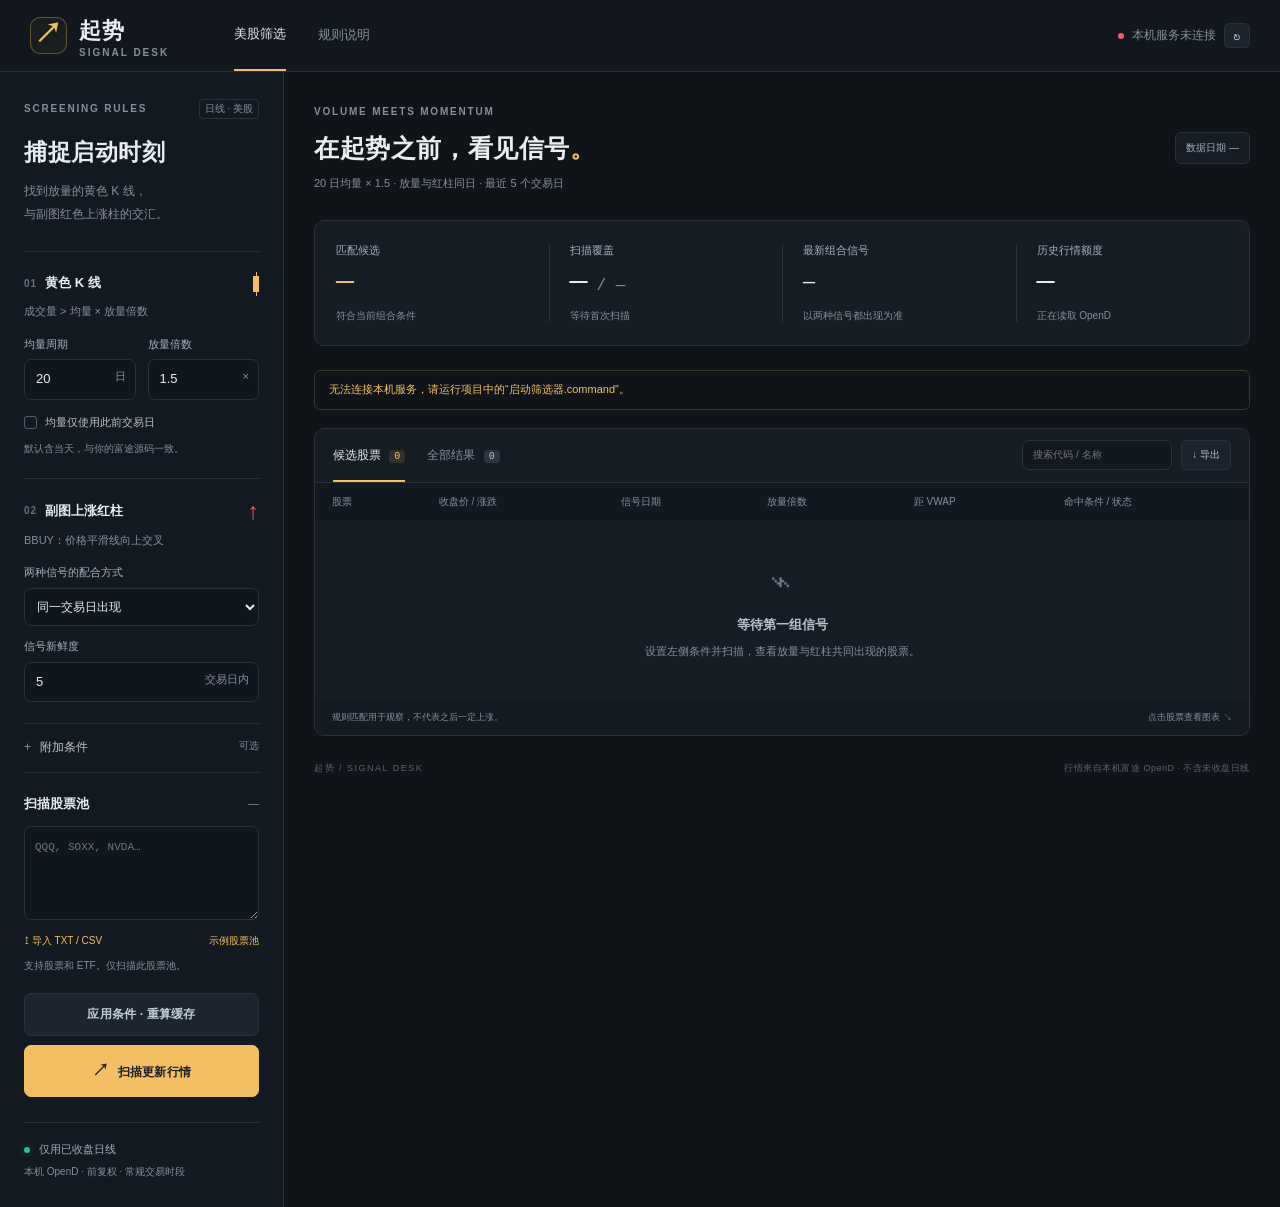
==== static/index.html @ b77509e4 "Deliver local stock screener UI with verified real data" ====
<!doctype html>
<html lang="zh-CN">
<head><meta charset="utf-8"><meta name="viewport" content="width=device-width,initial-scale=1"><meta name="theme-color" content="#101419"><title>起势 · 美股信号筛选</title><link rel="icon" href="data:image/svg+xml,%3Csvg xmlns='http://www.w3.org/2000/svg' viewBox='0 0 40 40'%3E%3Crect width='40' height='40' rx='10' fill='%23101419'/%3E%3Cpath d='M8 28 17 19 23 23 32 10' stroke='%23f3bf62' stroke-width='4' fill='none'/%3E%3C/svg%3E"><link rel="stylesheet" href="/static/style.css"><script src="/static/chart.js" defer></script><script src="/static/app.js" defer></script></head>
<body>
<header class="topbar"><a class="brand" href="/"><span class="brand-icon">↗</span><span>起势 <small>SIGNAL DESK</small></span></a><nav><span class="nav-active">美股筛选</span><button id="helpBtn" class="nav-button">规则说明</button></nav><div class="connection"><span id="connectionDot" class="dot"></span><span id="connectionText">检查 OpenD…</span><button id="connectBtn" class="icon-button" title="重新检查 OpenD">↻</button></div></header>
<div class="shell">
<aside class="sidebar">
<div class="section-heading"><span class="eyebrow">SCREENING RULES</span><span class="tiny-tag">日线 · 美股</span></div>
<h1>捕捉启动时刻</h1><p class="subtle intro">找到放量的黄色 K 线，<br>与副图红色上涨柱的交汇。</p>
<form id="ruleForm">
<section class="rule-section"><h2><span class="number">01</span> 黄色 K 线 <span class="yellow-mark"></span></h2><p class="field-note">成交量 &gt; 均量 × 放量倍数</p><div class="input-pair"><label>均量周期 <div class="input-unit"><input id="volume_n" type="number" min="2" max="120" value="20" required><span>日</span></div></label><label>放量倍数 <div class="input-unit"><input id="volume_mult" type="number" min="1.01" max="50" step="0.01" value="1.5" required><span>×</span></div></label></div><label class="check"><input id="previous_volume" type="checkbox"><span>均量仅使用此前交易日</span></label><p class="micro">默认含当天，与你的富途源码一致。</p></section>
<section class="rule-section"><h2><span class="number">02</span> 副图上涨红柱 <span class="red-mark">↑</span></h2><p class="field-note">BBUY：价格平滑线向上交叉</p><label class="block-label">两种信号的配合方式<select id="pair_gap"><option value="0">同一交易日出现</option><option value="1">前后 1 个交易日</option><option value="2">前后 2 个交易日</option><option value="3">前后 3 个交易日</option><option value="5">前后 5 个交易日</option></select></label><label class="block-label">信号新鲜度<div class="input-unit"><input id="lookback" type="number" min="1" max="60" value="5" required><span>交易日内</span></div></label></section>
<details class="extra-rules"><summary>附加条件 <span>可选</span></summary><label class="check"><input id="bullish_only" type="checkbox"><span>黄色 K 线同时为阳线</span></label><label class="check"><input id="require_vwap" type="checkbox"><span>放量上穿 VWAP 中线</span></label><label class="check"><input id="require_rising" type="checkbox"><span>绿色阶梯柱上升</span></label><label class="check"><input id="require_macd" type="checkbox"><span>MACD 柱为正</span></label><label class="check"><input id="require_bottom" type="checkbox"><span>近 5 日出现底背离</span></label><div class="input-pair"><label>VWAP 周期<input id="vwap_n" type="number" min="2" max="120" value="30" required></label><label>通道倍数<input id="sigma" type="number" min="0.1" max="5" step="0.1" value="1.5" required></label></div></details>
<section class="pool-section"><div class="heading-row"><h2>扫描股票池</h2><span id="poolCount" class="muted">—</span></div><textarea id="symbols" aria-label="美股股票代码" spellcheck="false" placeholder="QQQ, SOXX, NVDA…"></textarea><div class="pool-actions"><button type="button" id="importBtn" class="text-button">↥ 导入 TXT / CSV</button><button type="button" id="defaultBtn" class="text-button">示例股票池</button></div><input id="importFile" type="file" accept=".txt,.csv" hidden><p class="micro">支持股票和 ETF。仅扫描此股票池。</p></section>
<button id="applyBtn" class="button secondary" type="submit">应用条件 · 重算缓存</button><button id="scanBtn" class="button primary" type="button"><span>↗</span> 扫描更新行情</button><button id="cancelBtn" class="button danger" type="button" hidden>取消剩余扫描</button>
</form>
<div class="sidebar-footer"><span class="dot green"></span> 仅用已收盘日线 <p>本机 OpenD · 前复权 · 常规交易时段</p></div>
</aside>
<main>
<div class="page-heading"><div><div class="eyebrow">VOLUME MEETS MOMENTUM</div><h2>在起势之前，看见信号<span class="accent">。</span></h2><p id="ruleDescription" class="subtle">20 日均量 × 1.5 · 放量与红柱同日 · 最近 5 个交易日</p></div><span id="dataDate" class="date-chip">数据日期 —</span></div>
<section class="metrics" aria-label="扫描概况"><div><span class="metric-label">匹配候选</span><strong id="matchCount">—</strong><small>符合当前组合条件</small></div><div><span class="metric-label">扫描覆盖</span><strong id="coverage">—<em> / —</em></strong><small id="coverageNote">等待首次扫描</small></div><div><span class="metric-label">最新组合信号</span><strong id="latestSignal" class="metric-date">—</strong><small>以两种信号都出现为准</small></div><div><span class="metric-label">历史行情额度</span><strong id="quota">—</strong><small id="quotaNote">正在读取 OpenD</small></div></section>
<div id="progressBox" class="progress-box" hidden><div><span id="progressText">扫描中…</span><span id="progressPercent">0%</span></div><progress id="progressBar" value="0" max="100"></progress><p>行情按顺序获取，可继续查看已经完成的股票。</p></div>
<div id="statusNotice" class="notice" hidden></div>
<section class="results-panel"><div class="panel-heading"><div class="tabs"><button id="candidatesTab" class="tab active">候选股票 <span id="candidateBadge">0</span></button><button id="allTab" class="tab">全部结果 <span id="allBadge">0</span></button></div><div class="result-actions"><input id="search" type="search" aria-label="搜索股票" placeholder="搜索代码 / 名称"><button id="exportBtn" class="small-button">↓ 导出</button></div></div><div class="table-scroll"><table><thead><tr><th>股票</th><th>收盘价 / 涨跌</th><th>信号日期</th><th>放量倍数</th><th>距 VWAP</th><th>命中条件 / 状态</th></tr></thead><tbody id="resultRows"></tbody></table></div><div id="emptyState" class="empty-state"><span class="empty-icon">⌁</span><h3>等待第一组信号</h3><p>设置左侧条件并扫描，查看放量与红柱共同出现的股票。</p></div><div class="table-footer"><span id="resultFootnote">规则匹配用于观察，不代表之后一定上涨。</span><span>点击股票查看图表 ↘</span></div></section>
<section id="detailPanel" class="detail-panel" hidden><div class="detail-heading"><div class="stock-heading"><span id="stockSymbol">QQQ</span><span id="stockName" class="subtle"></span><span id="stockPrice"></span><span id="stockChange"></span></div><div class="chart-tools"><label class="check compact"><input id="showKdj" type="checkbox">KDJ</label><button id="zoomOut" class="icon-button" title="缩小">−</button><button id="zoomIn" class="icon-button" title="放大">+</button><button id="chartReset" class="small-button">最新 100 日</button></div></div><div class="chart-meta"><span class="legend-item"><i class="legend-yellow"></i>放量 K 线</span><span class="legend-item"><i class="legend-red"></i>BBUY 红柱 ↑</span><span class="legend-item"><i class="legend-blue"></i>VWAP 通道</span><span id="chartDataInfo" class="muted"></span></div><div id="chartNotice" class="chart-notice" hidden></div><div class="chart-container"><canvas id="chart" aria-label="日线价格、成交量、自定义指标、MACD 和 KDJ 图表"></canvas><div id="chartTooltip" class="chart-tooltip" hidden></div></div><div class="chart-help"><span>拖动查看历史 · 按住 Ctrl 滚轮缩放</span><span>涨为红，跌为绿；黄色表示放量</span></div><div class="signal-history"><div class="heading-row"><h3>历史组合信号</h3><span class="micro">已发生的放量 + 红柱配合</span></div><div id="signalHistory" class="history-list"></div></div></section>
<footer class="main-footer"><span>起势 / SIGNAL DESK</span><span>行情来自本机富途 OpenD · 不含未收盘日线</span></footer>
</main>
</div>
<dialog id="helpDialog"><div class="dialog-heading"><h2>你的指标，如何筛选</h2><button id="closeHelp" class="icon-button">×</button></div><p><b class="accent">黄色 K 线</b>：成交量严格大于均量 × 倍数。默认与源码一致，均量包含当天；可改为此前交易日。</p><p><b class="up">副图红柱</b>：BBUY = CROSS(EMA((C+L+H)/3, 6), EMA(EMA((C+L+H)/3, 6), 5))。红柱是交叉事件，不是 MACD 的红色正柱。</p><p><b>同日配合</b>：当天同时放量且出现 BBUY。<b>附近配合</b>：两者相距不超过设置的交易日数，信号日期为两者都已发生的那一天。</p><p>最新日线使用纽约交易日历判断，考虑夏令时、节假日与提前收盘。通道为滚动 VWAP ± 成交量加权标准差。</p><p>底部粉色柱是价格衍生指标，没有使用实际资金流数据。长周期趋势不足 330 根时会注明历史不足；核心放量红柱筛选仍可使用。</p><p class="micro">指标递推初值与历史长度可能影响与富途数值的逐项一致性。导出的参数和日期可用于核对。</p><a href="/api/export?matched=0" class="text-button">下载全部结果与规则参数 →</a></dialog>
<div id="toast" role="status" class="toast" hidden></div>
</body></html>
---- static/style.css ----
@charset "UTF-8";
:root{color-scheme:dark;--bg:#101419;--panel:#161c23;--edge:#29313b;--text:#e8edf2;--muted:#84909e;--gold:#f3bf62;--red:#f75868;--green:#28bd96;--blue:#5c9bff;--input:#10161d}*{box-sizing:border-box}body{margin:0;background:var(--bg);color:var(--text);font-family:-apple-system,BlinkMacSystemFont,"Segoe UI","PingFang SC",sans-serif;font-size:13px;line-height:1.6}button,input,select,textarea{font:inherit}button,a,input,select,summary{ -webkit-tap-highlight-color:transparent}button{cursor:pointer}button:disabled{opacity:.45;cursor:wait}a{color:inherit;text-decoration:none}input,textarea,select{background:var(--input);border:1px solid var(--edge);border-radius:7px;color:var(--text);outline:none}input:focus,textarea:focus,select:focus{border-color:var(--gold);box-shadow:0 0 0 2px #f3bf6214}button:focus-visible,a:focus-visible,summary:focus-visible{outline:2px solid var(--gold);outline-offset:3px}[hidden]{display:none!important}.topbar{height:72px;border-bottom:1px solid var(--edge);display:flex;align-items:center;padding:0 30px;gap:65px;background:#12171d}.brand{display:flex;align-items:center;gap:12px;font-size:22px;letter-spacing:1px;font-weight:650}.brand-icon{color:var(--gold);border:1px solid #f3bf6255;border-radius:10px;width:37px;height:37px;text-align:center;font-size:28px;line-height:32px;background:#f3bf6209}.brand small{font-size:10px;letter-spacing:2px;display:block;color:var(--muted);line-height:1}nav{display:flex;gap:32px;align-items:center;height:100%;color:var(--muted)}.nav-active{color:var(--text);height:100%;display:flex;align-items:center;border-bottom:2px solid var(--gold)}.nav-button{border:0;background:none;color:var(--muted);padding:0}.connection{margin-left:auto;display:flex;align-items:center;gap:8px;font-size:12px;color:var(--muted)}.dot{width:6px;height:6px;border-radius:100%;display:inline-block;background:var(--gold);flex-shrink:0}.dot.green{background:var(--green);box-shadow:0 0 0 4px #28bd960b}.dot.error{background:var(--red)}.shell{display:grid;grid-template-columns:284px minmax(0,1fr)}.sidebar{background:#131920;border-right:1px solid var(--edge);padding:27px 24px;align-self:stretch}.section-heading,.heading-row{display:flex;align-items:center;justify-content:space-between}.eyebrow{font-size:10px;color:var(--muted);letter-spacing:1.8px;font-weight:600}.tiny-tag{border:1px solid var(--edge);padding:1px 5px;color:var(--muted);font-size:10px;border-radius:4px}h1{font-size:23px;margin:15px 0 9px;letter-spacing:.5px}h2{margin:0;font-weight:600}h3{font-size:14px;margin:0}.subtle{color:var(--muted)}.intro{font-size:12px;line-height:1.9;margin:0 0 26px}.rule-section{border-top:1px solid var(--edge);padding:21px 0}.rule-section h2,.pool-section h2{font-size:13px;display:flex;align-items:center;gap:8px}.number{font-size:10px;color:#657080;font-variant-numeric:tabular-nums;letter-spacing:1px}.yellow-mark{width:6px;height:16px;background:var(--gold);margin-left:auto;position:relative}.yellow-mark:after{content:"";position:absolute;top:-4px;bottom:-4px;left:3px;width:1px;background:var(--gold)}.red-mark{font-size:23px;color:var(--red);margin-left:auto;line-height:1}.field-note{font-size:11px;color:var(--muted);margin:9px 0 15px}.input-pair{display:grid;grid-template-columns:1fr 1fr;gap:12px}.input-pair label,.block-label{font-size:11px;color:#a8b1bd}.input-pair input{width:100%;padding:9px;margin-top:6px}.input-unit{position:relative;margin-top:6px}.input-unit input{width:100%;padding:9px 40px 9px 11px;margin:0;font-size:13px;font-variant-numeric:tabular-nums}.input-unit span{position:absolute;right:10px;top:9px;color:var(--muted);font-size:11px;pointer-events:none}.check{display:flex;align-items:center;gap:8px;color:#bbc3cc;font-size:11px;margin-top:14px;cursor:pointer}.check input{appearance:none;width:13px;height:13px;border:1px solid #55606b;background:transparent;margin:0;border-radius:3px;display:grid;place-content:center}.check input:checked{background:var(--gold);border-color:var(--gold)}.check input:checked:after{content:"✓";font-size:11px;color:#171b21;font-weight:bold}.micro{font-size:10px;color:var(--muted);line-height:1.7;margin:8px 0 0}.block-label{display:block;margin-top:12px}.block-label select{display:block;width:100%;padding:10px 8px;margin-top:6px;font-size:12px}.extra-rules{border-top:1px solid var(--edge);border-bottom:1px solid var(--edge);padding:14px 0}.extra-rules summary{cursor:pointer;color:#bdc5ce;font-size:12px;list-style:none}.extra-rules summary:before{content:"+";margin-right:9px;color:var(--muted)}.extra-rules[open] summary:before{content:"−"}.extra-rules summary span{float:right;font-size:10px;color:var(--muted)}.extra-rules .input-pair{margin:14px 0 0}.pool-section{padding:21px 0 19px}.muted{color:var(--muted);font-size:11px}textarea{width:100%;resize:vertical;min-height:94px;font-family:ui-monospace,SFMono-Regular,Menlo,monospace;font-size:11px;line-height:1.9;padding:10px;margin-top:12px;word-break:break-word}.pool-actions{display:flex;justify-content:space-between;margin-top:6px}.text-button{border:0;background:none;color:var(--gold);font-size:10px;padding:0}.button{width:100%;border:1px solid var(--edge);border-radius:7px;padding:11px;font-size:12px;font-weight:600;letter-spacing:.2px}.primary{background:var(--gold);color:#1c2127;border-color:var(--gold);margin-top:9px}.primary span{font-size:17px;margin-right:5px}.primary:hover{background:#ffd58a}.secondary{background:#1c252f;color:#c2ccd8}.secondary:hover{border-color:#66717e}.danger{color:var(--red);background:#f7586810;margin-top:9px;border-color:#f7586840}.sidebar-footer{border-top:1px solid var(--edge);margin-top:25px;padding-top:18px;color:#a0adbb;font-size:11px}.sidebar-footer .dot{margin-right:6px}.sidebar-footer p{font-size:10px;color:var(--muted);margin:6px 0 0}main{padding:32px 30px;min-width:0}.page-heading{display:flex;align-items:center;justify-content:space-between;gap:15px;margin-bottom:27px}.page-heading h2{font-size:25px;margin:8px 0 7px;letter-spacing:.6px}.page-heading p{font-size:11px;margin:0}.accent{color:var(--gold)}.date-chip{white-space:nowrap;font-size:10px;color:#a2adba;border:1px solid var(--edge);padding:7px 10px;border-radius:6px;background:#161c23}.metrics{display:grid;grid-template-columns:repeat(4,1fr);border:1px solid var(--edge);border-radius:10px;background:var(--panel);margin-bottom:24px}.metrics>div{padding:19px 21px;position:relative}.metrics>div+div:before{content:"";position:absolute;top:23px;bottom:23px;left:0;width:1px;background:var(--edge)}.metric-label{font-size:11px;color:#a4afbd}.metrics strong{display:block;font-size:30px;font-weight:500;font-family:ui-monospace,SFMono-Regular,Menlo,monospace;line-height:1.5;letter-spacing:-.6px}.metrics>div:first-child strong{color:var(--gold)}.metrics em{font-style:normal;font-size:16px;color:var(--muted);letter-spacing:0}.metrics small{color:var(--muted);font-size:10px}.metrics .metric-date{font-size:20px;padding:8px 0 7px;letter-spacing:-.5px}.panel-heading{display:flex;justify-content:space-between;align-items:center;border-bottom:1px solid var(--edge);padding:0 18px;gap:10px}.results-panel{border:1px solid var(--edge);border-radius:10px;background:var(--panel);overflow:hidden}.tabs{display:flex;gap:22px}.tab{background:none;border:0;border-bottom:2px solid transparent;color:var(--muted);padding:17px 0 15px;font-size:12px}.tab.active{border-bottom-color:var(--gold);color:var(--text)}.tab span{font-family:ui-monospace,SFMono-Regular,Menlo,monospace;font-size:10px;background:#2c3440;border-radius:4px;padding:1px 5px;margin-left:5px;color:#b3c0d0}.tab.active span{background:#f3bf6220;color:var(--gold)}.result-actions{display:flex;gap:9px}.result-actions input{width:150px;font-size:10px;padding:6px 10px;background:#121820}.small-button,.icon-button{border:1px solid var(--edge);border-radius:5px;color:#bbc5d2;background:#1b232c;font-size:10px;padding:5px 10px}.small-button:hover,.icon-button:hover{border-color:#5d6b7b}.icon-button{font-size:15px;line-height:1.3;padding:2px 8px}.table-scroll{overflow:auto;max-height:310px}table{width:100%;border-collapse:collapse;text-align:left;white-space:nowrap}th{font-size:10px;font-weight:400;color:var(--muted);padding:11px 17px;background:#121820;position:sticky;top:0;z-index:1}td{padding:12px 17px;border-bottom:1px solid #27303a88;font-size:11px;font-variant-numeric:tabular-nums}tbody tr{cursor:pointer}tbody tr:hover{background:#212a34}tbody tr.selected{background:#f3bf6209;box-shadow:inset 2px 0 var(--gold)}.ticker{font-size:13px;font-weight:600;letter-spacing:.3px}.company{font-size:9px;color:var(--muted);max-width:170px;overflow:hidden;text-overflow:ellipsis}.num{font-family:ui-monospace,SFMono-Regular,Menlo,monospace}.up{color:var(--red)}.down{color:var(--green)}.price-cell small{font-size:9px;margin-left:7px}.signal-pill{font-size:9px;padding:3px 6px;border-radius:4px;display:inline-block;border:1px solid #f3bf6230;color:var(--gold);background:#f3bf620a;margin-right:4px}.signal-pill.red{color:var(--red);border-color:#f7586830;background:#f758680a}.signal-note{font-size:10px;color:var(--muted);max-width:200px;overflow:hidden;text-overflow:ellipsis}.stale-tag{color:var(--gold);font-size:9px;margin-left:5px}.table-footer{display:flex;justify-content:space-between;padding:10px 17px;font-size:9px;color:var(--muted);background:#141a21}.empty-state{text-align:center;padding:35px 20px 40px}.empty-icon{display:inline-block;color:#65758b;font-size:39px;line-height:1.2;margin-bottom:12px}.empty-state h3{font-size:13px;color:#b6c2d0}.empty-state p{font-size:11px;color:var(--muted);margin:7px 0 0}.empty-state button{margin-top:12px}.progress-box{border:1px solid #f3bf6230;background:#f3bf6206;padding:12px 17px;border-radius:8px;margin:0 0 18px;font-size:11px}.progress-box>div{display:flex;justify-content:space-between}.progress-box p{font-size:10px;color:var(--muted);margin:5px 0 0}progress{width:100%;height:3px;appearance:none;margin-top:7px}progress::-webkit-progress-bar{background:#29303a;border-radius:3px}progress::-webkit-progress-value{background:var(--gold);border-radius:3px}.notice{margin:0 0 18px;font-size:11px;color:var(--gold);border:1px solid #f3bf6230;border-radius:6px;padding:10px 14px;word-break:break-word}.detail-panel{margin-top:23px;border:1px solid var(--edge);border-radius:10px;overflow:hidden;background:var(--panel)}.detail-heading{padding:17px 18px 12px;display:flex;justify-content:space-between;align-items:center;gap:12px}.stock-heading{display:flex;align-items:baseline;gap:10px;min-width:0}.stock-heading>#stockSymbol{font-size:18px;font-weight:600}.stock-heading>#stockName{font-size:10px;max-width:180px;text-overflow:ellipsis;white-space:nowrap;overflow:hidden}.stock-heading>#stockPrice{font-family:ui-monospace,SFMono-Regular,Menlo,monospace;font-size:17px}.stock-heading>#stockChange{font-size:11px}.chart-tools{display:flex;align-items:center;gap:6px;flex-shrink:0}.compact{margin:0 8px 0 0;font-size:10px}.chart-meta{padding:0 18px 12px;display:flex;gap:14px;align-items:center;flex-wrap:wrap;border-bottom:1px solid var(--edge)}.legend-item{font-size:9px;color:var(--muted);display:flex;align-items:center;gap:6px}.legend-item i{width:6px;height:6px;border-radius:1px}.legend-yellow{background:var(--gold)}.legend-red{background:var(--red)}.legend-blue{background:var(--blue)}.chart-meta>.muted{margin-left:auto;font-size:9px}.chart-container{position:relative;padding:0 9px;overflow:hidden;background:#121820}#chart{display:block;width:100%;height:680px;touch-action:pan-y;cursor:crosshair}.chart-tooltip{position:absolute;z-index:2;top:15px;left:20px;pointer-events:none;border:1px solid #465565;background:#161d27ed;color:#cfdae6;border-radius:6px;padding:9px 12px;font-family:ui-monospace,SFMono-Regular,Menlo,monospace;font-size:10px;line-height:1.8;box-shadow:0 7px 25px #0005;max-width:270px}.chart-help{padding:8px 18px;display:flex;justify-content:space-between;color:var(--muted);font-size:9px;border-top:1px solid var(--edge)}.chart-notice{padding:7px 18px;color:var(--gold);font-size:10px;background:#f3bf6208}.signal-history{padding:17px 18px 18px;border-top:1px solid var(--edge)}.signal-history h3{font-size:12px}.history-list{display:flex;gap:8px;overflow-x:auto;margin-top:11px;padding-bottom:4px}.history-card{flex-shrink:0;border:1px solid var(--edge);border-radius:6px;padding:8px 12px;background:#111820;color:#b6c2d0;text-align:left;font-size:10px;min-width:125px}.history-card:hover{border-color:var(--gold)}.history-card strong{font-weight:500;color:var(--gold);display:block;margin-bottom:2px;font-family:ui-monospace,SFMono-Regular,Menlo,monospace}.history-card small{display:block;color:var(--muted);font-size:9px}.main-footer{display:flex;justify-content:space-between;gap:15px;color:#566272;font-size:9px;letter-spacing:.5px;margin-top:25px}.main-footer>span:first-child{letter-spacing:1.5px}dialog{border:1px solid #465363;border-radius:12px;background:#171e27;color:var(--text);max-width:620px;width:90%;padding:25px 28px;font-size:12px;line-height:1.9}dialog::backdrop{background:#050a12aa;backdrop-filter:blur(4px)}.dialog-heading{display:flex;align-items:center;justify-content:space-between;margin-bottom:15px}.dialog-heading h2{font-size:18px}dialog p{color:#aebcca;margin:14px 0}dialog .text-button{font-size:11px}.toast{position:fixed;bottom:25px;left:50%;transform:translateX(-50%);max-width:85%;padding:11px 20px;background:#26323e;border:1px solid #5b6b7e;border-radius:8px;box-shadow:0 6px 28px #0005;font-size:12px;z-index:10}.toast.error{border-color:var(--red);color:#ffb9bf}@media(min-width:1600px){main{padding:35px 45px}.shell{grid-template-columns:300px minmax(0,1fr)}.sidebar{padding:30px 28px}}@media(max-width:1150px){main{padding:25px 20px}.shell{grid-template-columns:250px minmax(0,1fr)}.sidebar{padding:24px 18px}.page-heading h2{font-size:21px}.metrics>div{padding:14px 15px}.metrics strong{font-size:24px}.metrics .metric-date{font-size:16px}.date-chip{font-size:9px}.stock-heading>#stockName{display:none}.result-actions input{width:120px}.tabs{gap:16px}.panel-heading{padding:0 12px}.chart-meta{gap:10px}}@media(max-width:850px){.topbar{padding:0 18px;gap:28px;height:62px}.brand{font-size:18px}.connection{font-size:10px}nav{display:none}.shell{display:block}.sidebar{border-right:0;border-bottom:1px solid var(--edge);padding:22px}.intro{margin-bottom:12px}.sidebar form{display:grid;grid-template-columns:1fr 1fr;gap:0 24px}.rule-section{padding:15px 0}.extra-rules,.pool-section{grid-column:1/-1}.pool-section textarea{min-height:60px}.sidebar-footer{margin-top:15px}.primary{margin:0}.danger{grid-column:1/-1}.page-heading{align-items:flex-start}.metrics{grid-template-columns:repeat(2,1fr)}.metrics>div:nth-child(3){border-top:1px solid var(--edge)}.metrics>div:nth-child(4){border-top:1px solid var(--edge)}.metrics>div:nth-child(3):before{display:none}.page-heading h2{font-size:20px}.date-chip{margin-top:3px}.stock-heading{gap:8px}.detail-heading{flex-wrap:wrap}.chart-tools{margin-left:auto}.table-footer{gap:8px}.table-footer span:last-child{display:none}.result-actions input{width:100px}.main-footer{flex-direction:column;gap:4px}}@media(max-width:500px){main{padding:20px 12px}.page-heading{flex-direction:column;gap:9px;margin-bottom:20px}.metrics{margin-bottom:18px}.panel-heading{flex-direction:column;align-items:stretch;padding-bottom:10px}.result-actions{justify-content:space-between}.result-actions input{width:65%}.tabs{justify-content:space-between}.chart-meta>.muted{margin-left:0}.chart-help span:last-child{display:none}.stock-heading>#stockPrice{font-size:15px}.sidebar form{gap:0 16px}.topbar .brand small{font-size:8px}.connection{gap:5px}.metrics .metric-date{font-size:17px}}
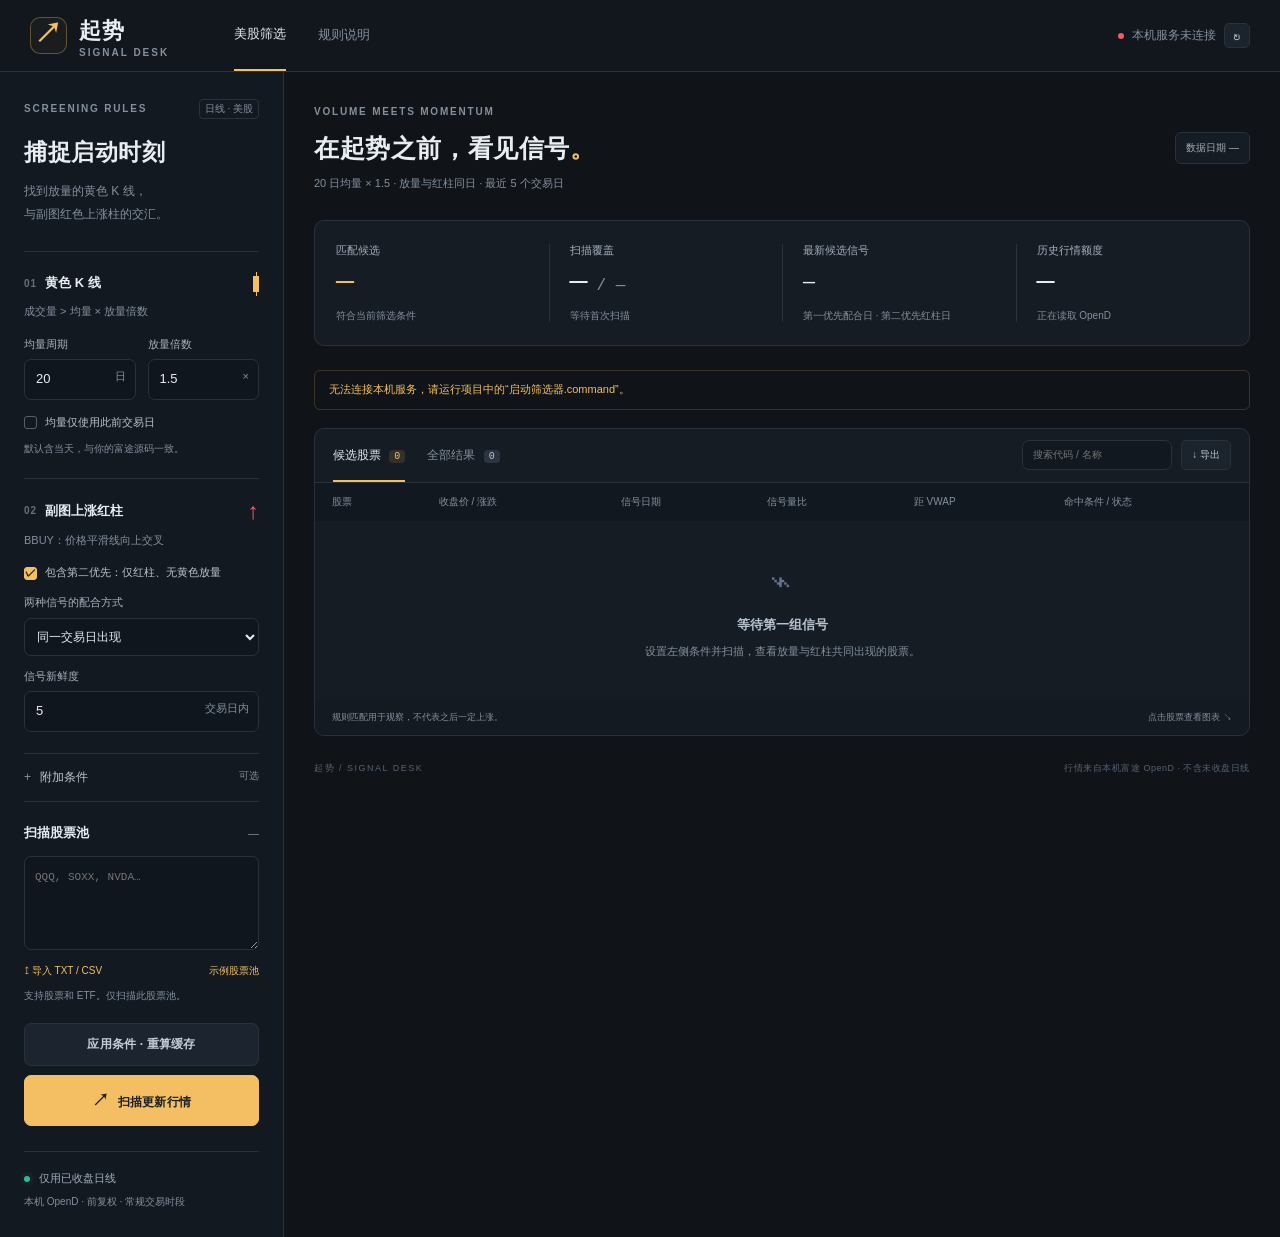
==== commit 9e1f3a50: "Add secondary BBUY-only candidate priority" ====
--- a/static/index.html
+++ b/static/index.html
@@ -9,7 +9,7 @@
 <h1>捕捉启动时刻</h1><p class="subtle intro">找到放量的黄色 K 线，<br>与副图红色上涨柱的交汇。</p>
 <form id="ruleForm">
 <section class="rule-section"><h2><span class="number">01</span> 黄色 K 线 <span class="yellow-mark"></span></h2><p class="field-note">成交量 &gt; 均量 × 放量倍数</p><div class="input-pair"><label>均量周期 <div class="input-unit"><input id="volume_n" type="number" min="2" max="120" value="20" required><span>日</span></div></label><label>放量倍数 <div class="input-unit"><input id="volume_mult" type="number" min="1.01" max="50" step="0.01" value="1.5" required><span>×</span></div></label></div><label class="check"><input id="previous_volume" type="checkbox"><span>均量仅使用此前交易日</span></label><p class="micro">默认含当天，与你的富途源码一致。</p></section>
-<section class="rule-section"><h2><span class="number">02</span> 副图上涨红柱 <span class="red-mark">↑</span></h2><p class="field-note">BBUY：价格平滑线向上交叉</p><label class="block-label">两种信号的配合方式<select id="pair_gap"><option value="0">同一交易日出现</option><option value="1">前后 1 个交易日</option><option value="2">前后 2 个交易日</option><option value="3">前后 3 个交易日</option><option value="5">前后 5 个交易日</option></select></label><label class="block-label">信号新鲜度<div class="input-unit"><input id="lookback" type="number" min="1" max="60" value="5" required><span>交易日内</span></div></label></section>
+<section class="rule-section"><h2><span class="number">02</span> 副图上涨红柱 <span class="red-mark">↑</span></h2><p class="field-note">BBUY：价格平滑线向上交叉</p><label class="check"><input id="include_secondary" type="checkbox" checked>包含第二优先：仅红柱、无黄色放量</label><label class="block-label">两种信号的配合方式<select id="pair_gap"><option value="0">同一交易日出现</option><option value="1">前后 1 个交易日</option><option value="2">前后 2 个交易日</option><option value="3">前后 3 个交易日</option><option value="5">前后 5 个交易日</option></select></label><label class="block-label">信号新鲜度<div class="input-unit"><input id="lookback" type="number" min="1" max="60" value="5" required><span>交易日内</span></div></label></section>
 <details class="extra-rules"><summary>附加条件 <span>可选</span></summary><label class="check"><input id="bullish_only" type="checkbox"><span>黄色 K 线同时为阳线</span></label><label class="check"><input id="require_vwap" type="checkbox"><span>放量上穿 VWAP 中线</span></label><label class="check"><input id="require_rising" type="checkbox"><span>绿色阶梯柱上升</span></label><label class="check"><input id="require_macd" type="checkbox"><span>MACD 柱为正</span></label><label class="check"><input id="require_bottom" type="checkbox"><span>近 5 日出现底背离</span></label><div class="input-pair"><label>VWAP 周期<input id="vwap_n" type="number" min="2" max="120" value="30" required></label><label>通道倍数<input id="sigma" type="number" min="0.1" max="5" step="0.1" value="1.5" required></label></div></details>
 <section class="pool-section"><div class="heading-row"><h2>扫描股票池</h2><span id="poolCount" class="muted">—</span></div><textarea id="symbols" aria-label="美股股票代码" spellcheck="false" placeholder="QQQ, SOXX, NVDA…"></textarea><div class="pool-actions"><button type="button" id="importBtn" class="text-button">↥ 导入 TXT / CSV</button><button type="button" id="defaultBtn" class="text-button">示例股票池</button></div><input id="importFile" type="file" accept=".txt,.csv" hidden><p class="micro">支持股票和 ETF。仅扫描此股票池。</p></section>
 <button id="applyBtn" class="button secondary" type="submit">应用条件 · 重算缓存</button><button id="scanBtn" class="button primary" type="button"><span>↗</span> 扫描更新行情</button><button id="cancelBtn" class="button danger" type="button" hidden>取消剩余扫描</button>
@@ -18,14 +18,14 @@
 </aside>
 <main>
 <div class="page-heading"><div><div class="eyebrow">VOLUME MEETS MOMENTUM</div><h2>在起势之前，看见信号<span class="accent">。</span></h2><p id="ruleDescription" class="subtle">20 日均量 × 1.5 · 放量与红柱同日 · 最近 5 个交易日</p></div><span id="dataDate" class="date-chip">数据日期 —</span></div>
-<section class="metrics" aria-label="扫描概况"><div><span class="metric-label">匹配候选</span><strong id="matchCount">—</strong><small>符合当前组合条件</small></div><div><span class="metric-label">扫描覆盖</span><strong id="coverage">—<em> / —</em></strong><small id="coverageNote">等待首次扫描</small></div><div><span class="metric-label">最新组合信号</span><strong id="latestSignal" class="metric-date">—</strong><small>以两种信号都出现为准</small></div><div><span class="metric-label">历史行情额度</span><strong id="quota">—</strong><small id="quotaNote">正在读取 OpenD</small></div></section>
+<section class="metrics" aria-label="扫描概况"><div><span class="metric-label">匹配候选</span><strong id="matchCount">—</strong><small>符合当前筛选条件</small></div><div><span class="metric-label">扫描覆盖</span><strong id="coverage">—<em> / —</em></strong><small id="coverageNote">等待首次扫描</small></div><div><span class="metric-label">最新候选信号</span><strong id="latestSignal" class="metric-date">—</strong><small>第一优先配合日 · 第二优先红柱日</small></div><div><span class="metric-label">历史行情额度</span><strong id="quota">—</strong><small id="quotaNote">正在读取 OpenD</small></div></section>
 <div id="progressBox" class="progress-box" hidden><div><span id="progressText">扫描中…</span><span id="progressPercent">0%</span></div><progress id="progressBar" value="0" max="100"></progress><p>行情按顺序获取，可继续查看已经完成的股票。</p></div>
 <div id="statusNotice" class="notice" hidden></div>
-<section class="results-panel"><div class="panel-heading"><div class="tabs"><button id="candidatesTab" class="tab active">候选股票 <span id="candidateBadge">0</span></button><button id="allTab" class="tab">全部结果 <span id="allBadge">0</span></button></div><div class="result-actions"><input id="search" type="search" aria-label="搜索股票" placeholder="搜索代码 / 名称"><button id="exportBtn" class="small-button">↓ 导出</button></div></div><div class="table-scroll"><table><thead><tr><th>股票</th><th>收盘价 / 涨跌</th><th>信号日期</th><th>放量倍数</th><th>距 VWAP</th><th>命中条件 / 状态</th></tr></thead><tbody id="resultRows"></tbody></table></div><div id="emptyState" class="empty-state"><span class="empty-icon">⌁</span><h3>等待第一组信号</h3><p>设置左侧条件并扫描，查看放量与红柱共同出现的股票。</p></div><div class="table-footer"><span id="resultFootnote">规则匹配用于观察，不代表之后一定上涨。</span><span>点击股票查看图表 ↘</span></div></section>
-<section id="detailPanel" class="detail-panel" hidden><div class="detail-heading"><div class="stock-heading"><span id="stockSymbol">QQQ</span><span id="stockName" class="subtle"></span><span id="stockPrice"></span><span id="stockChange"></span></div><div class="chart-tools"><label class="check compact"><input id="showKdj" type="checkbox">KDJ</label><button id="zoomOut" class="icon-button" title="缩小">−</button><button id="zoomIn" class="icon-button" title="放大">+</button><button id="chartReset" class="small-button">最新 100 日</button></div></div><div class="chart-meta"><span class="legend-item"><i class="legend-yellow"></i>放量 K 线</span><span class="legend-item"><i class="legend-red"></i>BBUY 红柱 ↑</span><span class="legend-item"><i class="legend-blue"></i>VWAP 通道</span><span id="chartDataInfo" class="muted"></span></div><div id="chartNotice" class="chart-notice" hidden></div><div class="chart-container"><canvas id="chart" aria-label="日线价格、成交量、自定义指标、MACD 和 KDJ 图表"></canvas><div id="chartTooltip" class="chart-tooltip" hidden></div></div><div class="chart-help"><span>拖动查看历史 · 按住 Ctrl 滚轮缩放</span><span>涨为红，跌为绿；黄色表示放量</span></div><div class="signal-history"><div class="heading-row"><h3>历史组合信号</h3><span class="micro">已发生的放量 + 红柱配合</span></div><div id="signalHistory" class="history-list"></div></div></section>
+<section class="results-panel"><div class="panel-heading"><div class="tabs"><button id="candidatesTab" class="tab active">候选股票 <span id="candidateBadge">0</span></button><button id="allTab" class="tab">全部结果 <span id="allBadge">0</span></button></div><div class="result-actions"><input id="search" type="search" aria-label="搜索股票" placeholder="搜索代码 / 名称"><button id="exportBtn" class="small-button">↓ 导出</button></div></div><div class="table-scroll"><table><thead><tr><th>股票</th><th>收盘价 / 涨跌</th><th>信号日期</th><th>信号量比</th><th>距 VWAP</th><th>命中条件 / 状态</th></tr></thead><tbody id="resultRows"></tbody></table></div><div id="emptyState" class="empty-state"><span class="empty-icon">⌁</span><h3>等待第一组信号</h3><p>设置左侧条件并扫描，查看放量与红柱共同出现的股票。</p></div><div class="table-footer"><span id="resultFootnote">规则匹配用于观察，不代表之后一定上涨。</span><span>点击股票查看图表 ↘</span></div></section>
+<section id="detailPanel" class="detail-panel" hidden><div class="detail-heading"><div class="stock-heading"><span id="stockSymbol">QQQ</span><span id="stockName" class="subtle"></span><span id="stockPrice"></span><span id="stockChange"></span></div><div class="chart-tools"><label class="check compact"><input id="showKdj" type="checkbox">KDJ</label><button id="zoomOut" class="icon-button" title="缩小">−</button><button id="zoomIn" class="icon-button" title="放大">+</button><button id="chartReset" class="small-button">最新 100 日</button></div></div><div class="chart-meta"><span class="legend-item"><i class="legend-yellow"></i>放量 K 线</span><span class="legend-item"><i class="legend-red"></i>BBUY 红柱 ↑</span><span class="legend-item"><i class="legend-blue"></i>VWAP 通道</span><span id="chartDataInfo" class="muted"></span></div><div id="chartNotice" class="chart-notice" hidden></div><div class="chart-container"><canvas id="chart" aria-label="日线价格、成交量、自定义指标、MACD 和 KDJ 图表"></canvas><div id="chartTooltip" class="chart-tooltip" hidden></div></div><div class="chart-help"><span>拖动查看历史 · 按住 Ctrl 滚轮缩放</span><span>涨为红，跌为绿；黄色表示放量</span></div><div class="signal-history"><div class="heading-row"><h3>历史候选信号</h3><span class="micro">第一优先放量配合 · 第二优先仅红柱</span></div><div id="signalHistory" class="history-list"></div></div></section>
 <footer class="main-footer"><span>起势 / SIGNAL DESK</span><span>行情来自本机富途 OpenD · 不含未收盘日线</span></footer>
 </main>
 </div>
-<dialog id="helpDialog"><div class="dialog-heading"><h2>你的指标，如何筛选</h2><button id="closeHelp" class="icon-button">×</button></div><p><b class="accent">黄色 K 线</b>：成交量严格大于均量 × 倍数。默认与源码一致，均量包含当天；可改为此前交易日。</p><p><b class="up">副图红柱</b>：BBUY = CROSS(EMA((C+L+H)/3, 6), EMA(EMA((C+L+H)/3, 6), 5))。红柱是交叉事件，不是 MACD 的红色正柱。</p><p><b>同日配合</b>：当天同时放量且出现 BBUY。<b>附近配合</b>：两者相距不超过设置的交易日数，信号日期为两者都已发生的那一天。</p><p>最新日线使用纽约交易日历判断，考虑夏令时、节假日与提前收盘。通道为滚动 VWAP ± 成交量加权标准差。</p><p>底部粉色柱是价格衍生指标，没有使用实际资金流数据。长周期趋势不足 330 根时会注明历史不足；核心放量红柱筛选仍可使用。</p><p class="micro">指标递推初值与历史长度可能影响与富途数值的逐项一致性。导出的参数和日期可用于核对。</p><a href="/api/export?matched=0" class="text-button">下载全部结果与规则参数 →</a></dialog>
+<dialog id="helpDialog"><div class="dialog-heading"><h2>你的指标，如何筛选</h2><button id="closeHelp" class="icon-button">×</button></div><p><b class="accent">黄色 K 线</b>：成交量严格大于均量 × 倍数。默认与源码一致，均量包含当天；可改为此前交易日。</p><p><b class="up">副图红柱</b>：BBUY = CROSS(EMA((C+L+H)/3, 6), EMA(EMA((C+L+H)/3, 6), 5))。红柱是交叉事件，不是 MACD 的红色正柱。</p><p><b>优先级</b>：第一优先为黄色放量与 BBUY 配合；第二优先为出现 BBUY、配合窗口内没有黄色放量。两类都受新鲜度限制。开启“放量上穿 VWAP”时，仅保留第一优先。</p><p><b>同日配合</b>：当天同时放量且出现 BBUY。<b>附近配合</b>：两者相距不超过设置的交易日数，信号日期为两者都已发生的那一天。</p><p>最新日线使用纽约交易日历判断，考虑夏令时、节假日与提前收盘。通道为滚动 VWAP ± 成交量加权标准差。</p><p>底部粉色柱是价格衍生指标，没有使用实际资金流数据。长周期趋势不足 330 根时会注明历史不足；核心放量红柱筛选仍可使用。</p><p class="micro">指标递推初值与历史长度可能影响与富途数值的逐项一致性。导出的参数和日期可用于核对。</p><a href="/api/export?matched=0" class="text-button">下载全部结果与规则参数 →</a></dialog>
 <div id="toast" role="status" class="toast" hidden></div>
 </body></html>
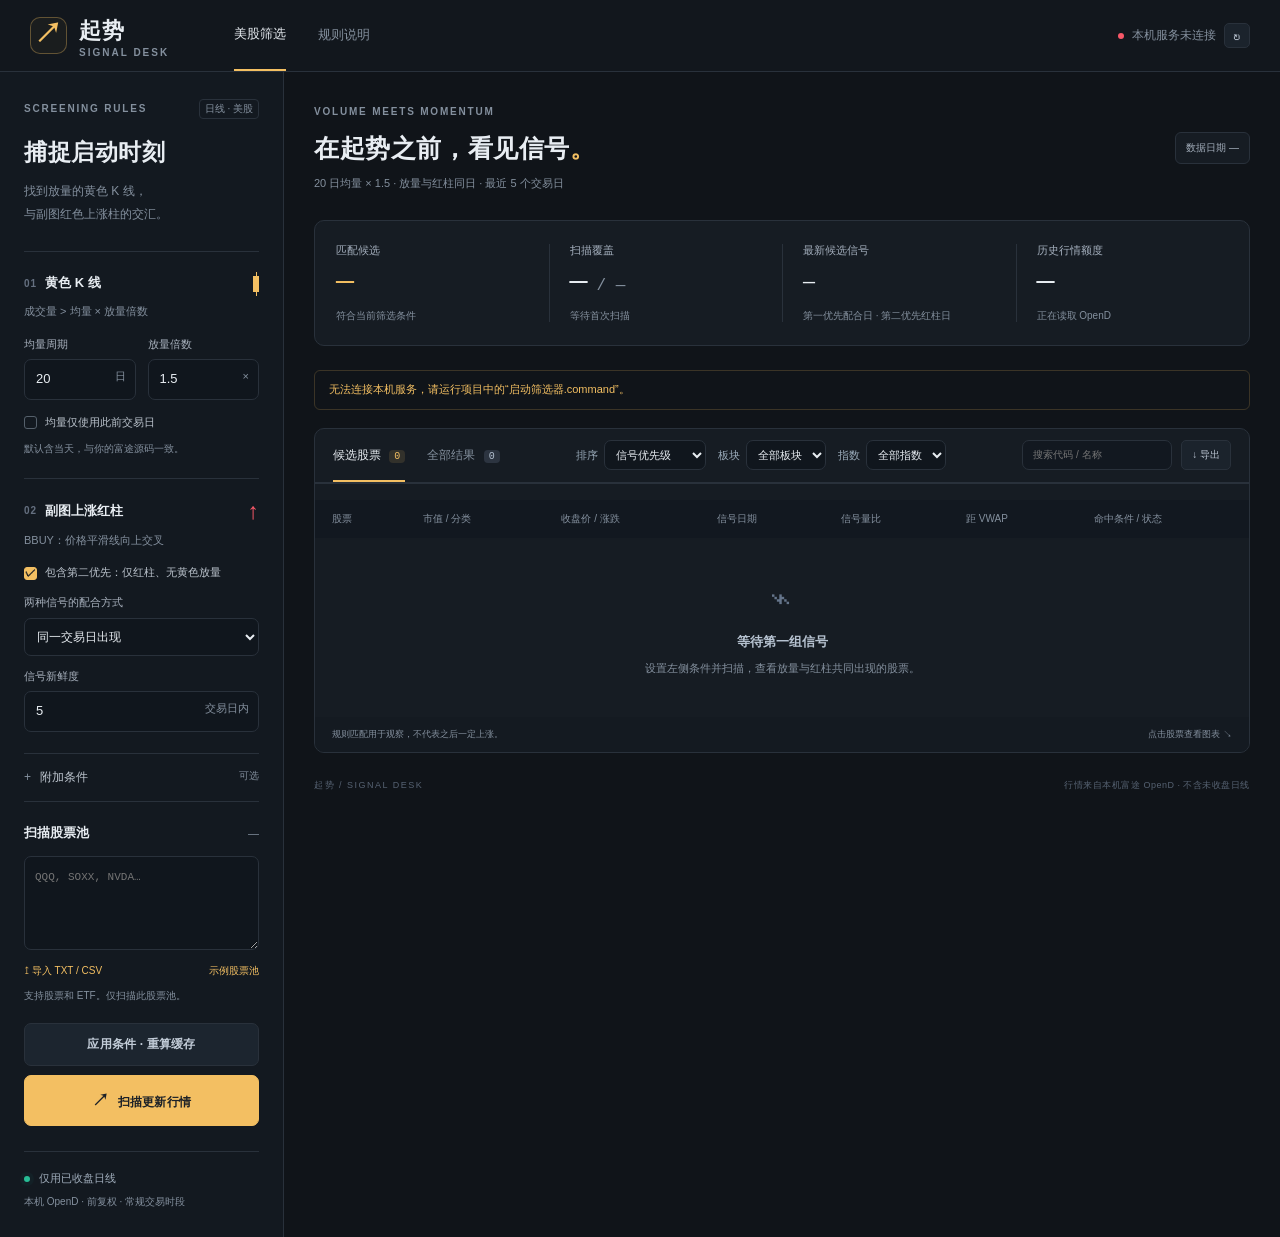
==== commit bb89c628: "Add market cap sorting and source-backed sector and index filters" ====
--- a/static/index.html
+++ b/static/index.html
@@ -21,7 +21,7 @@
 <section class="metrics" aria-label="扫描概况"><div><span class="metric-label">匹配候选</span><strong id="matchCount">—</strong><small>符合当前筛选条件</small></div><div><span class="metric-label">扫描覆盖</span><strong id="coverage">—<em> / —</em></strong><small id="coverageNote">等待首次扫描</small></div><div><span class="metric-label">最新候选信号</span><strong id="latestSignal" class="metric-date">—</strong><small>第一优先配合日 · 第二优先红柱日</small></div><div><span class="metric-label">历史行情额度</span><strong id="quota">—</strong><small id="quotaNote">正在读取 OpenD</small></div></section>
 <div id="progressBox" class="progress-box" hidden><div><span id="progressText">扫描中…</span><span id="progressPercent">0%</span></div><progress id="progressBar" value="0" max="100"></progress><p>行情按顺序获取，可继续查看已经完成的股票。</p></div>
 <div id="statusNotice" class="notice" hidden></div>
-<section class="results-panel"><div class="panel-heading"><div class="tabs"><button id="candidatesTab" class="tab active">候选股票 <span id="candidateBadge">0</span></button><button id="allTab" class="tab">全部结果 <span id="allBadge">0</span></button></div><div class="result-actions"><input id="search" type="search" aria-label="搜索股票" placeholder="搜索代码 / 名称"><button id="exportBtn" class="small-button">↓ 导出</button></div></div><div class="table-scroll"><table><thead><tr><th>股票</th><th>收盘价 / 涨跌</th><th>信号日期</th><th>信号量比</th><th>距 VWAP</th><th>命中条件 / 状态</th></tr></thead><tbody id="resultRows"></tbody></table></div><div id="emptyState" class="empty-state"><span class="empty-icon">⌁</span><h3>等待第一组信号</h3><p>设置左侧条件并扫描，查看放量与红柱共同出现的股票。</p></div><div class="table-footer"><span id="resultFootnote">规则匹配用于观察，不代表之后一定上涨。</span><span>点击股票查看图表 ↘</span></div></section>
+<section class="results-panel"><div class="panel-heading"><div class="tabs"><button id="candidatesTab" class="tab active">候选股票 <span id="candidateBadge">0</span></button><button id="allTab" class="tab">全部结果 <span id="allBadge">0</span></button></div><div class="classification-controls"><label>排序<select id="sortBy"><option value="signal">信号优先级</option><option value="cap_desc">市值从大到小</option><option value="cap_asc">市值从小到大</option></select></label><label>板块<select id="sectorFilter"><option value="">全部板块</option></select></label><label>指数<select id="indexFilter"><option value="">全部指数</option></select></label></div><div class="result-actions"><input id="search" type="search" aria-label="搜索股票" placeholder="搜索代码 / 名称"><button id="exportBtn" class="small-button">↓ 导出</button></div></div><p id="metadataNote" class="metadata-note"></p><div class="table-scroll"><table><thead><tr><th>股票</th><th>市值 / 分类</th><th>收盘价 / 涨跌</th><th>信号日期</th><th>信号量比</th><th>距 VWAP</th><th>命中条件 / 状态</th></tr></thead><tbody id="resultRows"></tbody></table></div><div id="emptyState" class="empty-state"><span class="empty-icon">⌁</span><h3>等待第一组信号</h3><p>设置左侧条件并扫描，查看放量与红柱共同出现的股票。</p></div><div class="table-footer"><span id="resultFootnote">规则匹配用于观察，不代表之后一定上涨。</span><span>点击股票查看图表 ↘</span></div></section>
 <section id="detailPanel" class="detail-panel" hidden><div class="detail-heading"><div class="stock-heading"><span id="stockSymbol">QQQ</span><span id="stockName" class="subtle"></span><span id="stockPrice"></span><span id="stockChange"></span></div><div class="chart-tools"><label class="check compact"><input id="showKdj" type="checkbox">KDJ</label><button id="zoomOut" class="icon-button" title="缩小">−</button><button id="zoomIn" class="icon-button" title="放大">+</button><button id="chartReset" class="small-button">最新 100 日</button></div></div><div class="chart-meta"><span class="legend-item"><i class="legend-yellow"></i>放量 K 线</span><span class="legend-item"><i class="legend-red"></i>BBUY 红柱 ↑</span><span class="legend-item"><i class="legend-blue"></i>VWAP 通道</span><span id="chartDataInfo" class="muted"></span></div><div id="chartNotice" class="chart-notice" hidden></div><div class="chart-container"><canvas id="chart" aria-label="日线价格、成交量、自定义指标、MACD 和 KDJ 图表"></canvas><div id="chartTooltip" class="chart-tooltip" hidden></div></div><div class="chart-help"><span>拖动查看历史 · 按住 Ctrl 滚轮缩放</span><span>涨为红，跌为绿；黄色表示放量</span></div><div class="signal-history"><div class="heading-row"><h3>历史候选信号</h3><span class="micro">第一优先放量配合 · 第二优先仅红柱</span></div><div id="signalHistory" class="history-list"></div></div></section>
 <footer class="main-footer"><span>起势 / SIGNAL DESK</span><span>行情来自本机富途 OpenD · 不含未收盘日线</span></footer>
 </main>
--- a/static/style.css
+++ b/static/style.css
@@ -1,2 +1,4 @@
 @charset "UTF-8";
 :root{color-scheme:dark;--bg:#101419;--panel:#161c23;--edge:#29313b;--text:#e8edf2;--muted:#84909e;--gold:#f3bf62;--red:#f75868;--green:#28bd96;--blue:#5c9bff;--input:#10161d}*{box-sizing:border-box}body{margin:0;background:var(--bg);color:var(--text);font-family:-apple-system,BlinkMacSystemFont,"Segoe UI","PingFang SC",sans-serif;font-size:13px;line-height:1.6}button,input,select,textarea{font:inherit}button,a,input,select,summary{ -webkit-tap-highlight-color:transparent}button{cursor:pointer}button:disabled{opacity:.45;cursor:wait}a{color:inherit;text-decoration:none}input,textarea,select{background:var(--input);border:1px solid var(--edge);border-radius:7px;color:var(--text);outline:none}input:focus,textarea:focus,select:focus{border-color:var(--gold);box-shadow:0 0 0 2px #f3bf6214}button:focus-visible,a:focus-visible,summary:focus-visible{outline:2px solid var(--gold);outline-offset:3px}[hidden]{display:none!important}.topbar{height:72px;border-bottom:1px solid var(--edge);display:flex;align-items:center;padding:0 30px;gap:65px;background:#12171d}.brand{display:flex;align-items:center;gap:12px;font-size:22px;letter-spacing:1px;font-weight:650}.brand-icon{color:var(--gold);border:1px solid #f3bf6255;border-radius:10px;width:37px;height:37px;text-align:center;font-size:28px;line-height:32px;background:#f3bf6209}.brand small{font-size:10px;letter-spacing:2px;display:block;color:var(--muted);line-height:1}nav{display:flex;gap:32px;align-items:center;height:100%;color:var(--muted)}.nav-active{color:var(--text);height:100%;display:flex;align-items:center;border-bottom:2px solid var(--gold)}.nav-button{border:0;background:none;color:var(--muted);padding:0}.connection{margin-left:auto;display:flex;align-items:center;gap:8px;font-size:12px;color:var(--muted)}.dot{width:6px;height:6px;border-radius:100%;display:inline-block;background:var(--gold);flex-shrink:0}.dot.green{background:var(--green);box-shadow:0 0 0 4px #28bd960b}.dot.error{background:var(--red)}.shell{display:grid;grid-template-columns:284px minmax(0,1fr)}.sidebar{background:#131920;border-right:1px solid var(--edge);padding:27px 24px;align-self:stretch}.section-heading,.heading-row{display:flex;align-items:center;justify-content:space-between}.eyebrow{font-size:10px;color:var(--muted);letter-spacing:1.8px;font-weight:600}.tiny-tag{border:1px solid var(--edge);padding:1px 5px;color:var(--muted);font-size:10px;border-radius:4px}h1{font-size:23px;margin:15px 0 9px;letter-spacing:.5px}h2{margin:0;font-weight:600}h3{font-size:14px;margin:0}.subtle{color:var(--muted)}.intro{font-size:12px;line-height:1.9;margin:0 0 26px}.rule-section{border-top:1px solid var(--edge);padding:21px 0}.rule-section h2,.pool-section h2{font-size:13px;display:flex;align-items:center;gap:8px}.number{font-size:10px;color:#657080;font-variant-numeric:tabular-nums;letter-spacing:1px}.yellow-mark{width:6px;height:16px;background:var(--gold);margin-left:auto;position:relative}.yellow-mark:after{content:"";position:absolute;top:-4px;bottom:-4px;left:3px;width:1px;background:var(--gold)}.red-mark{font-size:23px;color:var(--red);margin-left:auto;line-height:1}.field-note{font-size:11px;color:var(--muted);margin:9px 0 15px}.input-pair{display:grid;grid-template-columns:1fr 1fr;gap:12px}.input-pair label,.block-label{font-size:11px;color:#a8b1bd}.input-pair input{width:100%;padding:9px;margin-top:6px}.input-unit{position:relative;margin-top:6px}.input-unit input{width:100%;padding:9px 40px 9px 11px;margin:0;font-size:13px;font-variant-numeric:tabular-nums}.input-unit span{position:absolute;right:10px;top:9px;color:var(--muted);font-size:11px;pointer-events:none}.check{display:flex;align-items:center;gap:8px;color:#bbc3cc;font-size:11px;margin-top:14px;cursor:pointer}.check input{appearance:none;width:13px;height:13px;border:1px solid #55606b;background:transparent;margin:0;border-radius:3px;display:grid;place-content:center}.check input:checked{background:var(--gold);border-color:var(--gold)}.check input:checked:after{content:"✓";font-size:11px;color:#171b21;font-weight:bold}.micro{font-size:10px;color:var(--muted);line-height:1.7;margin:8px 0 0}.block-label{display:block;margin-top:12px}.block-label select{display:block;width:100%;padding:10px 8px;margin-top:6px;font-size:12px}.extra-rules{border-top:1px solid var(--edge);border-bottom:1px solid var(--edge);padding:14px 0}.extra-rules summary{cursor:pointer;color:#bdc5ce;font-size:12px;list-style:none}.extra-rules summary:before{content:"+";margin-right:9px;color:var(--muted)}.extra-rules[open] summary:before{content:"−"}.extra-rules summary span{float:right;font-size:10px;color:var(--muted)}.extra-rules .input-pair{margin:14px 0 0}.pool-section{padding:21px 0 19px}.muted{color:var(--muted);font-size:11px}textarea{width:100%;resize:vertical;min-height:94px;font-family:ui-monospace,SFMono-Regular,Menlo,monospace;font-size:11px;line-height:1.9;padding:10px;margin-top:12px;word-break:break-word}.pool-actions{display:flex;justify-content:space-between;margin-top:6px}.text-button{border:0;background:none;color:var(--gold);font-size:10px;padding:0}.button{width:100%;border:1px solid var(--edge);border-radius:7px;padding:11px;font-size:12px;font-weight:600;letter-spacing:.2px}.primary{background:var(--gold);color:#1c2127;border-color:var(--gold);margin-top:9px}.primary span{font-size:17px;margin-right:5px}.primary:hover{background:#ffd58a}.secondary{background:#1c252f;color:#c2ccd8}.secondary:hover{border-color:#66717e}.danger{color:var(--red);background:#f7586810;margin-top:9px;border-color:#f7586840}.sidebar-footer{border-top:1px solid var(--edge);margin-top:25px;padding-top:18px;color:#a0adbb;font-size:11px}.sidebar-footer .dot{margin-right:6px}.sidebar-footer p{font-size:10px;color:var(--muted);margin:6px 0 0}main{padding:32px 30px;min-width:0}.page-heading{display:flex;align-items:center;justify-content:space-between;gap:15px;margin-bottom:27px}.page-heading h2{font-size:25px;margin:8px 0 7px;letter-spacing:.6px}.page-heading p{font-size:11px;margin:0}.accent{color:var(--gold)}.date-chip{white-space:nowrap;font-size:10px;color:#a2adba;border:1px solid var(--edge);padding:7px 10px;border-radius:6px;background:#161c23}.metrics{display:grid;grid-template-columns:repeat(4,1fr);border:1px solid var(--edge);border-radius:10px;background:var(--panel);margin-bottom:24px}.metrics>div{padding:19px 21px;position:relative}.metrics>div+div:before{content:"";position:absolute;top:23px;bottom:23px;left:0;width:1px;background:var(--edge)}.metric-label{font-size:11px;color:#a4afbd}.metrics strong{display:block;font-size:30px;font-weight:500;font-family:ui-monospace,SFMono-Regular,Menlo,monospace;line-height:1.5;letter-spacing:-.6px}.metrics>div:first-child strong{color:var(--gold)}.metrics em{font-style:normal;font-size:16px;color:var(--muted);letter-spacing:0}.metrics small{color:var(--muted);font-size:10px}.metrics .metric-date{font-size:20px;padding:8px 0 7px;letter-spacing:-.5px}.panel-heading{display:flex;justify-content:space-between;align-items:center;border-bottom:1px solid var(--edge);padding:0 18px;gap:10px}.results-panel{border:1px solid var(--edge);border-radius:10px;background:var(--panel);overflow:hidden}.tabs{display:flex;gap:22px}.tab{background:none;border:0;border-bottom:2px solid transparent;color:var(--muted);padding:17px 0 15px;font-size:12px}.tab.active{border-bottom-color:var(--gold);color:var(--text)}.tab span{font-family:ui-monospace,SFMono-Regular,Menlo,monospace;font-size:10px;background:#2c3440;border-radius:4px;padding:1px 5px;margin-left:5px;color:#b3c0d0}.tab.active span{background:#f3bf6220;color:var(--gold)}.result-actions{display:flex;gap:9px}.result-actions input{width:150px;font-size:10px;padding:6px 10px;background:#121820}.small-button,.icon-button{border:1px solid var(--edge);border-radius:5px;color:#bbc5d2;background:#1b232c;font-size:10px;padding:5px 10px}.small-button:hover,.icon-button:hover{border-color:#5d6b7b}.icon-button{font-size:15px;line-height:1.3;padding:2px 8px}.table-scroll{overflow:auto;max-height:310px}table{width:100%;border-collapse:collapse;text-align:left;white-space:nowrap}th{font-size:10px;font-weight:400;color:var(--muted);padding:11px 17px;background:#121820;position:sticky;top:0;z-index:1}td{padding:12px 17px;border-bottom:1px solid #27303a88;font-size:11px;font-variant-numeric:tabular-nums}tbody tr{cursor:pointer}tbody tr:hover{background:#212a34}tbody tr.selected{background:#f3bf6209;box-shadow:inset 2px 0 var(--gold)}.ticker{font-size:13px;font-weight:600;letter-spacing:.3px}.company{font-size:9px;color:var(--muted);max-width:170px;overflow:hidden;text-overflow:ellipsis}.num{font-family:ui-monospace,SFMono-Regular,Menlo,monospace}.up{color:var(--red)}.down{color:var(--green)}.price-cell small{font-size:9px;margin-left:7px}.signal-pill{font-size:9px;padding:3px 6px;border-radius:4px;display:inline-block;border:1px solid #f3bf6230;color:var(--gold);background:#f3bf620a;margin-right:4px}.signal-pill.red{color:var(--red);border-color:#f7586830;background:#f758680a}.signal-note{font-size:10px;color:var(--muted);max-width:200px;overflow:hidden;text-overflow:ellipsis}.stale-tag{color:var(--gold);font-size:9px;margin-left:5px}.table-footer{display:flex;justify-content:space-between;padding:10px 17px;font-size:9px;color:var(--muted);background:#141a21}.empty-state{text-align:center;padding:35px 20px 40px}.empty-icon{display:inline-block;color:#65758b;font-size:39px;line-height:1.2;margin-bottom:12px}.empty-state h3{font-size:13px;color:#b6c2d0}.empty-state p{font-size:11px;color:var(--muted);margin:7px 0 0}.empty-state button{margin-top:12px}.progress-box{border:1px solid #f3bf6230;background:#f3bf6206;padding:12px 17px;border-radius:8px;margin:0 0 18px;font-size:11px}.progress-box>div{display:flex;justify-content:space-between}.progress-box p{font-size:10px;color:var(--muted);margin:5px 0 0}progress{width:100%;height:3px;appearance:none;margin-top:7px}progress::-webkit-progress-bar{background:#29303a;border-radius:3px}progress::-webkit-progress-value{background:var(--gold);border-radius:3px}.notice{margin:0 0 18px;font-size:11px;color:var(--gold);border:1px solid #f3bf6230;border-radius:6px;padding:10px 14px;word-break:break-word}.detail-panel{margin-top:23px;border:1px solid var(--edge);border-radius:10px;overflow:hidden;background:var(--panel)}.detail-heading{padding:17px 18px 12px;display:flex;justify-content:space-between;align-items:center;gap:12px}.stock-heading{display:flex;align-items:baseline;gap:10px;min-width:0}.stock-heading>#stockSymbol{font-size:18px;font-weight:600}.stock-heading>#stockName{font-size:10px;max-width:180px;text-overflow:ellipsis;white-space:nowrap;overflow:hidden}.stock-heading>#stockPrice{font-family:ui-monospace,SFMono-Regular,Menlo,monospace;font-size:17px}.stock-heading>#stockChange{font-size:11px}.chart-tools{display:flex;align-items:center;gap:6px;flex-shrink:0}.compact{margin:0 8px 0 0;font-size:10px}.chart-meta{padding:0 18px 12px;display:flex;gap:14px;align-items:center;flex-wrap:wrap;border-bottom:1px solid var(--edge)}.legend-item{font-size:9px;color:var(--muted);display:flex;align-items:center;gap:6px}.legend-item i{width:6px;height:6px;border-radius:1px}.legend-yellow{background:var(--gold)}.legend-red{background:var(--red)}.legend-blue{background:var(--blue)}.chart-meta>.muted{margin-left:auto;font-size:9px}.chart-container{position:relative;padding:0 9px;overflow:hidden;background:#121820}#chart{display:block;width:100%;height:680px;touch-action:pan-y;cursor:crosshair}.chart-tooltip{position:absolute;z-index:2;top:15px;left:20px;pointer-events:none;border:1px solid #465565;background:#161d27ed;color:#cfdae6;border-radius:6px;padding:9px 12px;font-family:ui-monospace,SFMono-Regular,Menlo,monospace;font-size:10px;line-height:1.8;box-shadow:0 7px 25px #0005;max-width:270px}.chart-help{padding:8px 18px;display:flex;justify-content:space-between;color:var(--muted);font-size:9px;border-top:1px solid var(--edge)}.chart-notice{padding:7px 18px;color:var(--gold);font-size:10px;background:#f3bf6208}.signal-history{padding:17px 18px 18px;border-top:1px solid var(--edge)}.signal-history h3{font-size:12px}.history-list{display:flex;gap:8px;overflow-x:auto;margin-top:11px;padding-bottom:4px}.history-card{flex-shrink:0;border:1px solid var(--edge);border-radius:6px;padding:8px 12px;background:#111820;color:#b6c2d0;text-align:left;font-size:10px;min-width:125px}.history-card:hover{border-color:var(--gold)}.history-card strong{font-weight:500;color:var(--gold);display:block;margin-bottom:2px;font-family:ui-monospace,SFMono-Regular,Menlo,monospace}.history-card small{display:block;color:var(--muted);font-size:9px}.main-footer{display:flex;justify-content:space-between;gap:15px;color:#566272;font-size:9px;letter-spacing:.5px;margin-top:25px}.main-footer>span:first-child{letter-spacing:1.5px}dialog{border:1px solid #465363;border-radius:12px;background:#171e27;color:var(--text);max-width:620px;width:90%;padding:25px 28px;font-size:12px;line-height:1.9}dialog::backdrop{background:#050a12aa;backdrop-filter:blur(4px)}.dialog-heading{display:flex;align-items:center;justify-content:space-between;margin-bottom:15px}.dialog-heading h2{font-size:18px}dialog p{color:#aebcca;margin:14px 0}dialog .text-button{font-size:11px}.toast{position:fixed;bottom:25px;left:50%;transform:translateX(-50%);max-width:85%;padding:11px 20px;background:#26323e;border:1px solid #5b6b7e;border-radius:8px;box-shadow:0 6px 28px #0005;font-size:12px;z-index:10}.toast.error{border-color:var(--red);color:#ffb9bf}@media(min-width:1600px){main{padding:35px 45px}.shell{grid-template-columns:300px minmax(0,1fr)}.sidebar{padding:30px 28px}}@media(max-width:1150px){main{padding:25px 20px}.shell{grid-template-columns:250px minmax(0,1fr)}.sidebar{padding:24px 18px}.page-heading h2{font-size:21px}.metrics>div{padding:14px 15px}.metrics strong{font-size:24px}.metrics .metric-date{font-size:16px}.date-chip{font-size:9px}.stock-heading>#stockName{display:none}.result-actions input{width:120px}.tabs{gap:16px}.panel-heading{padding:0 12px}.chart-meta{gap:10px}}@media(max-width:850px){.topbar{padding:0 18px;gap:28px;height:62px}.brand{font-size:18px}.connection{font-size:10px}nav{display:none}.shell{display:block}.sidebar{border-right:0;border-bottom:1px solid var(--edge);padding:22px}.intro{margin-bottom:12px}.sidebar form{display:grid;grid-template-columns:1fr 1fr;gap:0 24px}.rule-section{padding:15px 0}.extra-rules,.pool-section{grid-column:1/-1}.pool-section textarea{min-height:60px}.sidebar-footer{margin-top:15px}.primary{margin:0}.danger{grid-column:1/-1}.page-heading{align-items:flex-start}.metrics{grid-template-columns:repeat(2,1fr)}.metrics>div:nth-child(3){border-top:1px solid var(--edge)}.metrics>div:nth-child(4){border-top:1px solid var(--edge)}.metrics>div:nth-child(3):before{display:none}.page-heading h2{font-size:20px}.date-chip{margin-top:3px}.stock-heading{gap:8px}.detail-heading{flex-wrap:wrap}.chart-tools{margin-left:auto}.table-footer{gap:8px}.table-footer span:last-child{display:none}.result-actions input{width:100px}.main-footer{flex-direction:column;gap:4px}}@media(max-width:500px){main{padding:20px 12px}.page-heading{flex-direction:column;gap:9px;margin-bottom:20px}.metrics{margin-bottom:18px}.panel-heading{flex-direction:column;align-items:stretch;padding-bottom:10px}.result-actions{justify-content:space-between}.result-actions input{width:65%}.tabs{justify-content:space-between}.chart-meta>.muted{margin-left:0}.chart-help span:last-child{display:none}.stock-heading>#stockPrice{font-size:15px}.sidebar form{gap:0 16px}.topbar .brand small{font-size:8px}.connection{gap:5px}.metrics .metric-date{font-size:17px}}
+
+.classification-controls{display:flex;gap:12px;flex-wrap:wrap;align-items:center}.classification-controls label{display:flex;gap:6px;align-items:center;font-size:11px;color:#9aabba}.classification-controls select{width:auto;max-width:170px;font-size:11px;padding:7px}.panel-heading{flex-wrap:wrap;gap:12px}.metadata-note{font-size:10px;color:#8293a6;padding:8px 16px;margin:0;border-top:1px solid var(--edge)}.classification-cell{min-width:170px;max-width:260px}.classification-cell small{display:block;font-size:10px;color:#8293a6;white-space:normal;margin-top:4px;line-height:1.5}
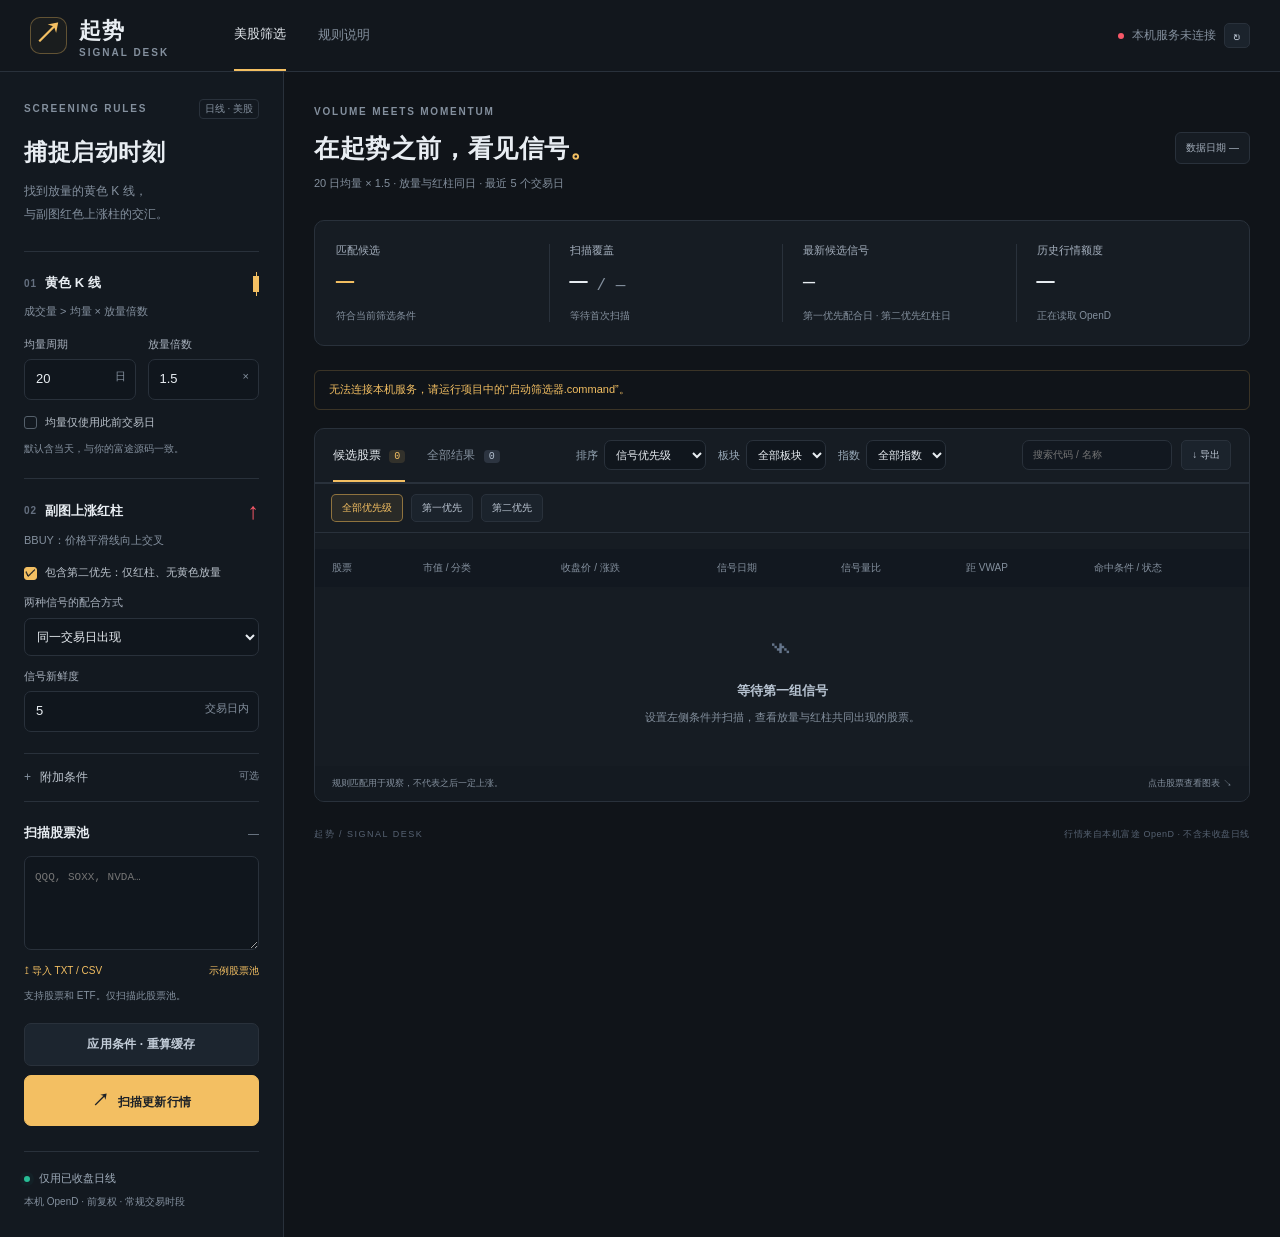
==== commit 01ed4d40: "Add first and second priority filter buttons" ====
--- a/static/index.html
+++ b/static/index.html
@@ -21,7 +21,7 @@
 <section class="metrics" aria-label="扫描概况"><div><span class="metric-label">匹配候选</span><strong id="matchCount">—</strong><small>符合当前筛选条件</small></div><div><span class="metric-label">扫描覆盖</span><strong id="coverage">—<em> / —</em></strong><small id="coverageNote">等待首次扫描</small></div><div><span class="metric-label">最新候选信号</span><strong id="latestSignal" class="metric-date">—</strong><small>第一优先配合日 · 第二优先红柱日</small></div><div><span class="metric-label">历史行情额度</span><strong id="quota">—</strong><small id="quotaNote">正在读取 OpenD</small></div></section>
 <div id="progressBox" class="progress-box" hidden><div><span id="progressText">扫描中…</span><span id="progressPercent">0%</span></div><progress id="progressBar" value="0" max="100"></progress><p>行情按顺序获取，可继续查看已经完成的股票。</p></div>
 <div id="statusNotice" class="notice" hidden></div>
-<section class="results-panel"><div class="panel-heading"><div class="tabs"><button id="candidatesTab" class="tab active">候选股票 <span id="candidateBadge">0</span></button><button id="allTab" class="tab">全部结果 <span id="allBadge">0</span></button></div><div class="classification-controls"><label>排序<select id="sortBy"><option value="signal">信号优先级</option><option value="cap_desc">市值从大到小</option><option value="cap_asc">市值从小到大</option></select></label><label>板块<select id="sectorFilter"><option value="">全部板块</option></select></label><label>指数<select id="indexFilter"><option value="">全部指数</option></select></label></div><div class="result-actions"><input id="search" type="search" aria-label="搜索股票" placeholder="搜索代码 / 名称"><button id="exportBtn" class="small-button">↓ 导出</button></div></div><p id="metadataNote" class="metadata-note"></p><div class="table-scroll"><table><thead><tr><th>股票</th><th>市值 / 分类</th><th>收盘价 / 涨跌</th><th>信号日期</th><th>信号量比</th><th>距 VWAP</th><th>命中条件 / 状态</th></tr></thead><tbody id="resultRows"></tbody></table></div><div id="emptyState" class="empty-state"><span class="empty-icon">⌁</span><h3>等待第一组信号</h3><p>设置左侧条件并扫描，查看放量与红柱共同出现的股票。</p></div><div class="table-footer"><span id="resultFootnote">规则匹配用于观察，不代表之后一定上涨。</span><span>点击股票查看图表 ↘</span></div></section>
+<section class="results-panel"><div class="panel-heading"><div class="tabs"><button id="candidatesTab" class="tab active">候选股票 <span id="candidateBadge">0</span></button><button id="allTab" class="tab">全部结果 <span id="allBadge">0</span></button></div><div class="classification-controls"><label>排序<select id="sortBy"><option value="signal">信号优先级</option><option value="cap_desc">市值从大到小</option><option value="cap_asc">市值从小到大</option></select></label><label>板块<select id="sectorFilter"><option value="">全部板块</option></select></label><label>指数<select id="indexFilter"><option value="">全部指数</option></select></label></div><div class="result-actions"><input id="search" type="search" aria-label="搜索股票" placeholder="搜索代码 / 名称"><button id="exportBtn" class="small-button">↓ 导出</button></div></div><div class="priority-filters" role="group" aria-label="优先级筛选"><button type="button" data-priority="0" aria-pressed="true" class="small-button active">全部优先级</button><button type="button" data-priority="1" aria-pressed="false" class="small-button">第一优先</button><button type="button" data-priority="2" aria-pressed="false" class="small-button">第二优先</button></div><p id="metadataNote" class="metadata-note"></p><div class="table-scroll"><table><thead><tr><th>股票</th><th>市值 / 分类</th><th>收盘价 / 涨跌</th><th>信号日期</th><th>信号量比</th><th>距 VWAP</th><th>命中条件 / 状态</th></tr></thead><tbody id="resultRows"></tbody></table></div><div id="emptyState" class="empty-state"><span class="empty-icon">⌁</span><h3>等待第一组信号</h3><p>设置左侧条件并扫描，查看放量与红柱共同出现的股票。</p></div><div class="table-footer"><span id="resultFootnote">规则匹配用于观察，不代表之后一定上涨。</span><span>点击股票查看图表 ↘</span></div></section>
 <section id="detailPanel" class="detail-panel" hidden><div class="detail-heading"><div class="stock-heading"><span id="stockSymbol">QQQ</span><span id="stockName" class="subtle"></span><span id="stockPrice"></span><span id="stockChange"></span></div><div class="chart-tools"><label class="check compact"><input id="showKdj" type="checkbox">KDJ</label><button id="zoomOut" class="icon-button" title="缩小">−</button><button id="zoomIn" class="icon-button" title="放大">+</button><button id="chartReset" class="small-button">最新 100 日</button></div></div><div class="chart-meta"><span class="legend-item"><i class="legend-yellow"></i>放量 K 线</span><span class="legend-item"><i class="legend-red"></i>BBUY 红柱 ↑</span><span class="legend-item"><i class="legend-blue"></i>VWAP 通道</span><span id="chartDataInfo" class="muted"></span></div><div id="chartNotice" class="chart-notice" hidden></div><div class="chart-container"><canvas id="chart" aria-label="日线价格、成交量、自定义指标、MACD 和 KDJ 图表"></canvas><div id="chartTooltip" class="chart-tooltip" hidden></div></div><div class="chart-help"><span>拖动查看历史 · 按住 Ctrl 滚轮缩放</span><span>涨为红，跌为绿；黄色表示放量</span></div><div class="signal-history"><div class="heading-row"><h3>历史候选信号</h3><span class="micro">第一优先放量配合 · 第二优先仅红柱</span></div><div id="signalHistory" class="history-list"></div></div></section>
 <footer class="main-footer"><span>起势 / SIGNAL DESK</span><span>行情来自本机富途 OpenD · 不含未收盘日线</span></footer>
 </main>
--- a/static/style.css
+++ b/static/style.css
@@ -2,3 +2,5 @@
 :root{color-scheme:dark;--bg:#101419;--panel:#161c23;--edge:#29313b;--text:#e8edf2;--muted:#84909e;--gold:#f3bf62;--red:#f75868;--green:#28bd96;--blue:#5c9bff;--input:#10161d}*{box-sizing:border-box}body{margin:0;background:var(--bg);color:var(--text);font-family:-apple-system,BlinkMacSystemFont,"Segoe UI","PingFang SC",sans-serif;font-size:13px;line-height:1.6}button,input,select,textarea{font:inherit}button,a,input,select,summary{ -webkit-tap-highlight-color:transparent}button{cursor:pointer}button:disabled{opacity:.45;cursor:wait}a{color:inherit;text-decoration:none}input,textarea,select{background:var(--input);border:1px solid var(--edge);border-radius:7px;color:var(--text);outline:none}input:focus,textarea:focus,select:focus{border-color:var(--gold);box-shadow:0 0 0 2px #f3bf6214}button:focus-visible,a:focus-visible,summary:focus-visible{outline:2px solid var(--gold);outline-offset:3px}[hidden]{display:none!important}.topbar{height:72px;border-bottom:1px solid var(--edge);display:flex;align-items:center;padding:0 30px;gap:65px;background:#12171d}.brand{display:flex;align-items:center;gap:12px;font-size:22px;letter-spacing:1px;font-weight:650}.brand-icon{color:var(--gold);border:1px solid #f3bf6255;border-radius:10px;width:37px;height:37px;text-align:center;font-size:28px;line-height:32px;background:#f3bf6209}.brand small{font-size:10px;letter-spacing:2px;display:block;color:var(--muted);line-height:1}nav{display:flex;gap:32px;align-items:center;height:100%;color:var(--muted)}.nav-active{color:var(--text);height:100%;display:flex;align-items:center;border-bottom:2px solid var(--gold)}.nav-button{border:0;background:none;color:var(--muted);padding:0}.connection{margin-left:auto;display:flex;align-items:center;gap:8px;font-size:12px;color:var(--muted)}.dot{width:6px;height:6px;border-radius:100%;display:inline-block;background:var(--gold);flex-shrink:0}.dot.green{background:var(--green);box-shadow:0 0 0 4px #28bd960b}.dot.error{background:var(--red)}.shell{display:grid;grid-template-columns:284px minmax(0,1fr)}.sidebar{background:#131920;border-right:1px solid var(--edge);padding:27px 24px;align-self:stretch}.section-heading,.heading-row{display:flex;align-items:center;justify-content:space-between}.eyebrow{font-size:10px;color:var(--muted);letter-spacing:1.8px;font-weight:600}.tiny-tag{border:1px solid var(--edge);padding:1px 5px;color:var(--muted);font-size:10px;border-radius:4px}h1{font-size:23px;margin:15px 0 9px;letter-spacing:.5px}h2{margin:0;font-weight:600}h3{font-size:14px;margin:0}.subtle{color:var(--muted)}.intro{font-size:12px;line-height:1.9;margin:0 0 26px}.rule-section{border-top:1px solid var(--edge);padding:21px 0}.rule-section h2,.pool-section h2{font-size:13px;display:flex;align-items:center;gap:8px}.number{font-size:10px;color:#657080;font-variant-numeric:tabular-nums;letter-spacing:1px}.yellow-mark{width:6px;height:16px;background:var(--gold);margin-left:auto;position:relative}.yellow-mark:after{content:"";position:absolute;top:-4px;bottom:-4px;left:3px;width:1px;background:var(--gold)}.red-mark{font-size:23px;color:var(--red);margin-left:auto;line-height:1}.field-note{font-size:11px;color:var(--muted);margin:9px 0 15px}.input-pair{display:grid;grid-template-columns:1fr 1fr;gap:12px}.input-pair label,.block-label{font-size:11px;color:#a8b1bd}.input-pair input{width:100%;padding:9px;margin-top:6px}.input-unit{position:relative;margin-top:6px}.input-unit input{width:100%;padding:9px 40px 9px 11px;margin:0;font-size:13px;font-variant-numeric:tabular-nums}.input-unit span{position:absolute;right:10px;top:9px;color:var(--muted);font-size:11px;pointer-events:none}.check{display:flex;align-items:center;gap:8px;color:#bbc3cc;font-size:11px;margin-top:14px;cursor:pointer}.check input{appearance:none;width:13px;height:13px;border:1px solid #55606b;background:transparent;margin:0;border-radius:3px;display:grid;place-content:center}.check input:checked{background:var(--gold);border-color:var(--gold)}.check input:checked:after{content:"✓";font-size:11px;color:#171b21;font-weight:bold}.micro{font-size:10px;color:var(--muted);line-height:1.7;margin:8px 0 0}.block-label{display:block;margin-top:12px}.block-label select{display:block;width:100%;padding:10px 8px;margin-top:6px;font-size:12px}.extra-rules{border-top:1px solid var(--edge);border-bottom:1px solid var(--edge);padding:14px 0}.extra-rules summary{cursor:pointer;color:#bdc5ce;font-size:12px;list-style:none}.extra-rules summary:before{content:"+";margin-right:9px;color:var(--muted)}.extra-rules[open] summary:before{content:"−"}.extra-rules summary span{float:right;font-size:10px;color:var(--muted)}.extra-rules .input-pair{margin:14px 0 0}.pool-section{padding:21px 0 19px}.muted{color:var(--muted);font-size:11px}textarea{width:100%;resize:vertical;min-height:94px;font-family:ui-monospace,SFMono-Regular,Menlo,monospace;font-size:11px;line-height:1.9;padding:10px;margin-top:12px;word-break:break-word}.pool-actions{display:flex;justify-content:space-between;margin-top:6px}.text-button{border:0;background:none;color:var(--gold);font-size:10px;padding:0}.button{width:100%;border:1px solid var(--edge);border-radius:7px;padding:11px;font-size:12px;font-weight:600;letter-spacing:.2px}.primary{background:var(--gold);color:#1c2127;border-color:var(--gold);margin-top:9px}.primary span{font-size:17px;margin-right:5px}.primary:hover{background:#ffd58a}.secondary{background:#1c252f;color:#c2ccd8}.secondary:hover{border-color:#66717e}.danger{color:var(--red);background:#f7586810;margin-top:9px;border-color:#f7586840}.sidebar-footer{border-top:1px solid var(--edge);margin-top:25px;padding-top:18px;color:#a0adbb;font-size:11px}.sidebar-footer .dot{margin-right:6px}.sidebar-footer p{font-size:10px;color:var(--muted);margin:6px 0 0}main{padding:32px 30px;min-width:0}.page-heading{display:flex;align-items:center;justify-content:space-between;gap:15px;margin-bottom:27px}.page-heading h2{font-size:25px;margin:8px 0 7px;letter-spacing:.6px}.page-heading p{font-size:11px;margin:0}.accent{color:var(--gold)}.date-chip{white-space:nowrap;font-size:10px;color:#a2adba;border:1px solid var(--edge);padding:7px 10px;border-radius:6px;background:#161c23}.metrics{display:grid;grid-template-columns:repeat(4,1fr);border:1px solid var(--edge);border-radius:10px;background:var(--panel);margin-bottom:24px}.metrics>div{padding:19px 21px;position:relative}.metrics>div+div:before{content:"";position:absolute;top:23px;bottom:23px;left:0;width:1px;background:var(--edge)}.metric-label{font-size:11px;color:#a4afbd}.metrics strong{display:block;font-size:30px;font-weight:500;font-family:ui-monospace,SFMono-Regular,Menlo,monospace;line-height:1.5;letter-spacing:-.6px}.metrics>div:first-child strong{color:var(--gold)}.metrics em{font-style:normal;font-size:16px;color:var(--muted);letter-spacing:0}.metrics small{color:var(--muted);font-size:10px}.metrics .metric-date{font-size:20px;padding:8px 0 7px;letter-spacing:-.5px}.panel-heading{display:flex;justify-content:space-between;align-items:center;border-bottom:1px solid var(--edge);padding:0 18px;gap:10px}.results-panel{border:1px solid var(--edge);border-radius:10px;background:var(--panel);overflow:hidden}.tabs{display:flex;gap:22px}.tab{background:none;border:0;border-bottom:2px solid transparent;color:var(--muted);padding:17px 0 15px;font-size:12px}.tab.active{border-bottom-color:var(--gold);color:var(--text)}.tab span{font-family:ui-monospace,SFMono-Regular,Menlo,monospace;font-size:10px;background:#2c3440;border-radius:4px;padding:1px 5px;margin-left:5px;color:#b3c0d0}.tab.active span{background:#f3bf6220;color:var(--gold)}.result-actions{display:flex;gap:9px}.result-actions input{width:150px;font-size:10px;padding:6px 10px;background:#121820}.small-button,.icon-button{border:1px solid var(--edge);border-radius:5px;color:#bbc5d2;background:#1b232c;font-size:10px;padding:5px 10px}.small-button:hover,.icon-button:hover{border-color:#5d6b7b}.icon-button{font-size:15px;line-height:1.3;padding:2px 8px}.table-scroll{overflow:auto;max-height:310px}table{width:100%;border-collapse:collapse;text-align:left;white-space:nowrap}th{font-size:10px;font-weight:400;color:var(--muted);padding:11px 17px;background:#121820;position:sticky;top:0;z-index:1}td{padding:12px 17px;border-bottom:1px solid #27303a88;font-size:11px;font-variant-numeric:tabular-nums}tbody tr{cursor:pointer}tbody tr:hover{background:#212a34}tbody tr.selected{background:#f3bf6209;box-shadow:inset 2px 0 var(--gold)}.ticker{font-size:13px;font-weight:600;letter-spacing:.3px}.company{font-size:9px;color:var(--muted);max-width:170px;overflow:hidden;text-overflow:ellipsis}.num{font-family:ui-monospace,SFMono-Regular,Menlo,monospace}.up{color:var(--red)}.down{color:var(--green)}.price-cell small{font-size:9px;margin-left:7px}.signal-pill{font-size:9px;padding:3px 6px;border-radius:4px;display:inline-block;border:1px solid #f3bf6230;color:var(--gold);background:#f3bf620a;margin-right:4px}.signal-pill.red{color:var(--red);border-color:#f7586830;background:#f758680a}.signal-note{font-size:10px;color:var(--muted);max-width:200px;overflow:hidden;text-overflow:ellipsis}.stale-tag{color:var(--gold);font-size:9px;margin-left:5px}.table-footer{display:flex;justify-content:space-between;padding:10px 17px;font-size:9px;color:var(--muted);background:#141a21}.empty-state{text-align:center;padding:35px 20px 40px}.empty-icon{display:inline-block;color:#65758b;font-size:39px;line-height:1.2;margin-bottom:12px}.empty-state h3{font-size:13px;color:#b6c2d0}.empty-state p{font-size:11px;color:var(--muted);margin:7px 0 0}.empty-state button{margin-top:12px}.progress-box{border:1px solid #f3bf6230;background:#f3bf6206;padding:12px 17px;border-radius:8px;margin:0 0 18px;font-size:11px}.progress-box>div{display:flex;justify-content:space-between}.progress-box p{font-size:10px;color:var(--muted);margin:5px 0 0}progress{width:100%;height:3px;appearance:none;margin-top:7px}progress::-webkit-progress-bar{background:#29303a;border-radius:3px}progress::-webkit-progress-value{background:var(--gold);border-radius:3px}.notice{margin:0 0 18px;font-size:11px;color:var(--gold);border:1px solid #f3bf6230;border-radius:6px;padding:10px 14px;word-break:break-word}.detail-panel{margin-top:23px;border:1px solid var(--edge);border-radius:10px;overflow:hidden;background:var(--panel)}.detail-heading{padding:17px 18px 12px;display:flex;justify-content:space-between;align-items:center;gap:12px}.stock-heading{display:flex;align-items:baseline;gap:10px;min-width:0}.stock-heading>#stockSymbol{font-size:18px;font-weight:600}.stock-heading>#stockName{font-size:10px;max-width:180px;text-overflow:ellipsis;white-space:nowrap;overflow:hidden}.stock-heading>#stockPrice{font-family:ui-monospace,SFMono-Regular,Menlo,monospace;font-size:17px}.stock-heading>#stockChange{font-size:11px}.chart-tools{display:flex;align-items:center;gap:6px;flex-shrink:0}.compact{margin:0 8px 0 0;font-size:10px}.chart-meta{padding:0 18px 12px;display:flex;gap:14px;align-items:center;flex-wrap:wrap;border-bottom:1px solid var(--edge)}.legend-item{font-size:9px;color:var(--muted);display:flex;align-items:center;gap:6px}.legend-item i{width:6px;height:6px;border-radius:1px}.legend-yellow{background:var(--gold)}.legend-red{background:var(--red)}.legend-blue{background:var(--blue)}.chart-meta>.muted{margin-left:auto;font-size:9px}.chart-container{position:relative;padding:0 9px;overflow:hidden;background:#121820}#chart{display:block;width:100%;height:680px;touch-action:pan-y;cursor:crosshair}.chart-tooltip{position:absolute;z-index:2;top:15px;left:20px;pointer-events:none;border:1px solid #465565;background:#161d27ed;color:#cfdae6;border-radius:6px;padding:9px 12px;font-family:ui-monospace,SFMono-Regular,Menlo,monospace;font-size:10px;line-height:1.8;box-shadow:0 7px 25px #0005;max-width:270px}.chart-help{padding:8px 18px;display:flex;justify-content:space-between;color:var(--muted);font-size:9px;border-top:1px solid var(--edge)}.chart-notice{padding:7px 18px;color:var(--gold);font-size:10px;background:#f3bf6208}.signal-history{padding:17px 18px 18px;border-top:1px solid var(--edge)}.signal-history h3{font-size:12px}.history-list{display:flex;gap:8px;overflow-x:auto;margin-top:11px;padding-bottom:4px}.history-card{flex-shrink:0;border:1px solid var(--edge);border-radius:6px;padding:8px 12px;background:#111820;color:#b6c2d0;text-align:left;font-size:10px;min-width:125px}.history-card:hover{border-color:var(--gold)}.history-card strong{font-weight:500;color:var(--gold);display:block;margin-bottom:2px;font-family:ui-monospace,SFMono-Regular,Menlo,monospace}.history-card small{display:block;color:var(--muted);font-size:9px}.main-footer{display:flex;justify-content:space-between;gap:15px;color:#566272;font-size:9px;letter-spacing:.5px;margin-top:25px}.main-footer>span:first-child{letter-spacing:1.5px}dialog{border:1px solid #465363;border-radius:12px;background:#171e27;color:var(--text);max-width:620px;width:90%;padding:25px 28px;font-size:12px;line-height:1.9}dialog::backdrop{background:#050a12aa;backdrop-filter:blur(4px)}.dialog-heading{display:flex;align-items:center;justify-content:space-between;margin-bottom:15px}.dialog-heading h2{font-size:18px}dialog p{color:#aebcca;margin:14px 0}dialog .text-button{font-size:11px}.toast{position:fixed;bottom:25px;left:50%;transform:translateX(-50%);max-width:85%;padding:11px 20px;background:#26323e;border:1px solid #5b6b7e;border-radius:8px;box-shadow:0 6px 28px #0005;font-size:12px;z-index:10}.toast.error{border-color:var(--red);color:#ffb9bf}@media(min-width:1600px){main{padding:35px 45px}.shell{grid-template-columns:300px minmax(0,1fr)}.sidebar{padding:30px 28px}}@media(max-width:1150px){main{padding:25px 20px}.shell{grid-template-columns:250px minmax(0,1fr)}.sidebar{padding:24px 18px}.page-heading h2{font-size:21px}.metrics>div{padding:14px 15px}.metrics strong{font-size:24px}.metrics .metric-date{font-size:16px}.date-chip{font-size:9px}.stock-heading>#stockName{display:none}.result-actions input{width:120px}.tabs{gap:16px}.panel-heading{padding:0 12px}.chart-meta{gap:10px}}@media(max-width:850px){.topbar{padding:0 18px;gap:28px;height:62px}.brand{font-size:18px}.connection{font-size:10px}nav{display:none}.shell{display:block}.sidebar{border-right:0;border-bottom:1px solid var(--edge);padding:22px}.intro{margin-bottom:12px}.sidebar form{display:grid;grid-template-columns:1fr 1fr;gap:0 24px}.rule-section{padding:15px 0}.extra-rules,.pool-section{grid-column:1/-1}.pool-section textarea{min-height:60px}.sidebar-footer{margin-top:15px}.primary{margin:0}.danger{grid-column:1/-1}.page-heading{align-items:flex-start}.metrics{grid-template-columns:repeat(2,1fr)}.metrics>div:nth-child(3){border-top:1px solid var(--edge)}.metrics>div:nth-child(4){border-top:1px solid var(--edge)}.metrics>div:nth-child(3):before{display:none}.page-heading h2{font-size:20px}.date-chip{margin-top:3px}.stock-heading{gap:8px}.detail-heading{flex-wrap:wrap}.chart-tools{margin-left:auto}.table-footer{gap:8px}.table-footer span:last-child{display:none}.result-actions input{width:100px}.main-footer{flex-direction:column;gap:4px}}@media(max-width:500px){main{padding:20px 12px}.page-heading{flex-direction:column;gap:9px;margin-bottom:20px}.metrics{margin-bottom:18px}.panel-heading{flex-direction:column;align-items:stretch;padding-bottom:10px}.result-actions{justify-content:space-between}.result-actions input{width:65%}.tabs{justify-content:space-between}.chart-meta>.muted{margin-left:0}.chart-help span:last-child{display:none}.stock-heading>#stockPrice{font-size:15px}.sidebar form{gap:0 16px}.topbar .brand small{font-size:8px}.connection{gap:5px}.metrics .metric-date{font-size:17px}}
 
 .classification-controls{display:flex;gap:12px;flex-wrap:wrap;align-items:center}.classification-controls label{display:flex;gap:6px;align-items:center;font-size:11px;color:#9aabba}.classification-controls select{width:auto;max-width:170px;font-size:11px;padding:7px}.panel-heading{flex-wrap:wrap;gap:12px}.metadata-note{font-size:10px;color:#8293a6;padding:8px 16px;margin:0;border-top:1px solid var(--edge)}.classification-cell{min-width:170px;max-width:260px}.classification-cell small{display:block;font-size:10px;color:#8293a6;white-space:normal;margin-top:4px;line-height:1.5}
+
+.priority-filters{display:flex;gap:8px;flex-wrap:wrap;padding:10px 16px;border-top:1px solid var(--edge)}.priority-filters button.active{color:var(--gold);background:#e8b45418;border-color:#e8b45488}
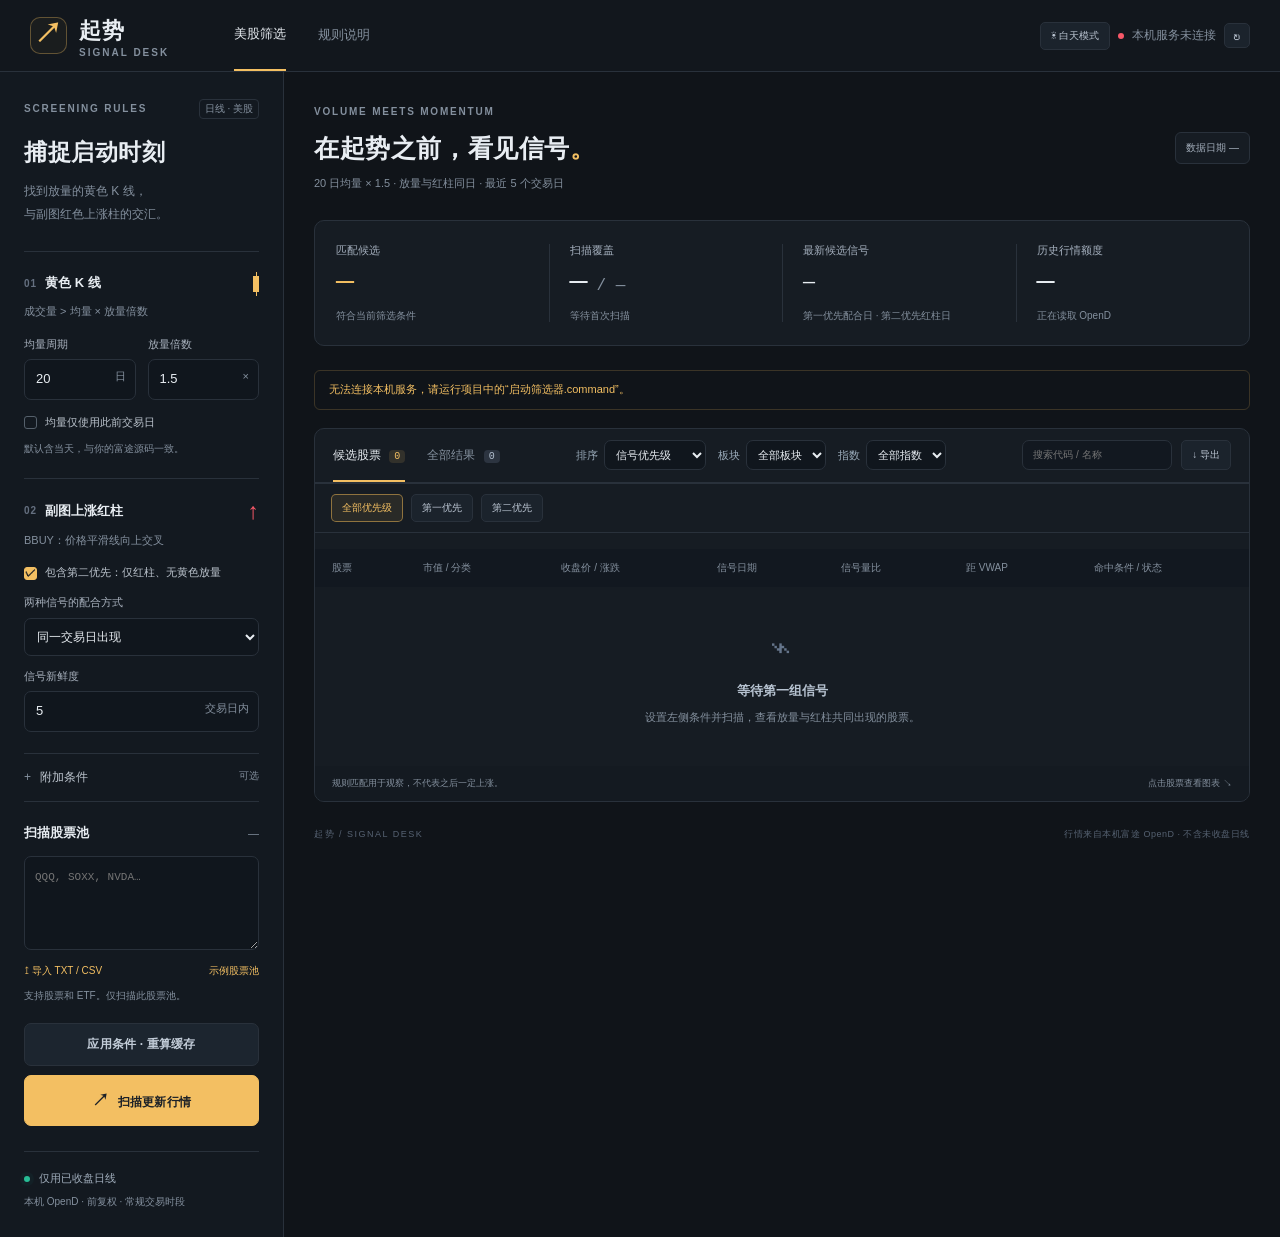
==== commit 27afa85e: "Enlarge stock descriptions and add persistent light theme" ====
--- a/static/index.html
+++ b/static/index.html
@@ -1,8 +1,8 @@
 <!doctype html>
 <html lang="zh-CN">
-<head><meta charset="utf-8"><meta name="viewport" content="width=device-width,initial-scale=1"><meta name="theme-color" content="#101419"><title>起势 · 美股信号筛选</title><link rel="icon" href="data:image/svg+xml,%3Csvg xmlns='http://www.w3.org/2000/svg' viewBox='0 0 40 40'%3E%3Crect width='40' height='40' rx='10' fill='%23101419'/%3E%3Cpath d='M8 28 17 19 23 23 32 10' stroke='%23f3bf62' stroke-width='4' fill='none'/%3E%3C/svg%3E"><link rel="stylesheet" href="/static/style.css"><script src="/static/chart.js" defer></script><script src="/static/app.js" defer></script></head>
+<head><meta charset="utf-8"><meta name="viewport" content="width=device-width,initial-scale=1"><meta name="theme-color" content="#101419"><title>起势 · 美股信号筛选</title><link rel="icon" href="data:image/svg+xml,%3Csvg xmlns='http://www.w3.org/2000/svg' viewBox='0 0 40 40'%3E%3Crect width='40' height='40' rx='10' fill='%23101419'/%3E%3Cpath d='M8 28 17 19 23 23 32 10' stroke='%23f3bf62' stroke-width='4' fill='none'/%3E%3C/svg%3E"><link rel="stylesheet" href="/static/style.css"><script src="/static/theme.js"></script><script src="/static/chart.js" defer></script><script src="/static/app.js" defer></script></head>
 <body>
-<header class="topbar"><a class="brand" href="/"><span class="brand-icon">↗</span><span>起势 <small>SIGNAL DESK</small></span></a><nav><span class="nav-active">美股筛选</span><button id="helpBtn" class="nav-button">规则说明</button></nav><div class="connection"><span id="connectionDot" class="dot"></span><span id="connectionText">检查 OpenD…</span><button id="connectBtn" class="icon-button" title="重新检查 OpenD">↻</button></div></header>
+<header class="topbar"><a class="brand" href="/"><span class="brand-icon">↗</span><span>起势 <small>SIGNAL DESK</small></span></a><nav><span class="nav-active">美股筛选</span><button id="helpBtn" class="nav-button">规则说明</button></nav><div class="connection"><button id="themeToggle" class="small-button" type="button" aria-pressed="false">☀ 白天模式</button><span id="connectionDot" class="dot"></span><span id="connectionText">检查 OpenD…</span><button id="connectBtn" class="icon-button" title="重新检查 OpenD">↻</button></div></header>
 <div class="shell">
 <aside class="sidebar">
 <div class="section-heading"><span class="eyebrow">SCREENING RULES</span><span class="tiny-tag">日线 · 美股</span></div>
--- a/static/style.css
+++ b/static/style.css
@@ -4,3 +4,14 @@
 .classification-controls{display:flex;gap:12px;flex-wrap:wrap;align-items:center}.classification-controls label{display:flex;gap:6px;align-items:center;font-size:11px;color:#9aabba}.classification-controls select{width:auto;max-width:170px;font-size:11px;padding:7px}.panel-heading{flex-wrap:wrap;gap:12px}.metadata-note{font-size:10px;color:#8293a6;padding:8px 16px;margin:0;border-top:1px solid var(--edge)}.classification-cell{min-width:170px;max-width:260px}.classification-cell small{display:block;font-size:10px;color:#8293a6;white-space:normal;margin-top:4px;line-height:1.5}
 
 .priority-filters{display:flex;gap:8px;flex-wrap:wrap;padding:10px 16px;border-top:1px solid var(--edge)}.priority-filters button.active{color:var(--gold);background:#e8b45418;border-color:#e8b45488}
+/* Larger company and classification descriptions in both themes. */
+.company{font-size:14px;line-height:1.65}.classification-cell small{font-size:14px;line-height:1.7;color:#a5b3c2}.classification-cell>.num{font-size:15px}.metadata-note{font-size:12px;line-height:1.7}#themeToggle{white-space:nowrap}
+:root[data-theme="light"]{color-scheme:light;--bg:#eef5fa;--panel:#fff;--edge:#e1e7ee;--text:#252b36;--muted:#637183;--gold:#6577de;--red:#dc425b;--green:#159576;--blue:#537ddd;--input:#f6f8fb}
+[data-theme="light"] .topbar{background:#f8fbfe}[data-theme="light"] .sidebar{background:#fff}[data-theme="light"] .results-panel,[data-theme="light"] .metrics,[data-theme="light"] .detail-panel{box-shadow:0 3px 16px #567a9b08}
+[data-theme="light"] .secondary,[data-theme="light"] .small-button,[data-theme="light"] .icon-button,[data-theme="light"] .date-chip{background:#f6f8fb;color:#465267;border-color:var(--edge)}[data-theme="light"] .primary{background:#6577de;color:#fff}[data-theme="light"] .primary:hover{background:#5266cf}
+[data-theme="light"] .tab span{background:#eef1f7;color:#627087}[data-theme="light"] .tab.active span{background:#e8ecff;color:#5266ce}[data-theme="light"] .table-scroll th{background:#f7f9fc;color:#58667a}[data-theme="light"] tbody tr:hover,[data-theme="light"] tbody tr.selected{background:#eef3ff}
+[data-theme="light"] .company,[data-theme="light"] .classification-cell small,[data-theme="light"] .metadata-note,[data-theme="light"] .chart-help,[data-theme="light"] .chart-meta,[data-theme="light"] .field-note,[data-theme="light"] .micro,[data-theme="light"] .signal-note,[data-theme="light"] .classification-controls label{color:#617084}
+[data-theme="light"] .chart-container,[data-theme="light"] canvas{background:#fff}[data-theme="light"] .chart-tooltip,[data-theme="light"] .history-card,[data-theme="light"] dialog,[data-theme="light"] .toast{background:#fff;color:#263246;border-color:#dce4ef}[data-theme="light"] .history-card:hover{background:#f0f4ff}[data-theme="light"] .history-card span,[data-theme="light"] .history-card small,[data-theme="light"] dialog p{color:#617084}
+[data-theme="light"] .priority-filters button.active{background:#e9edff;color:#5264ce;border-color:#adb9f5}[data-theme="light"] .signal-pill{background:#fff3d8;color:#9d6c09;border-color:#ecd29d}[data-theme="light"] .signal-pill.red{background:#fff0f2;color:#cf3851;border-color:#f4c8d0}
+@media(max-width:600px){.topbar{gap:12px}.connection{flex-wrap:wrap;justify-content:flex-end;font-size:10px}#themeToggle{font-size:11px;padding:5px 7px}}
+[data-theme="light"] .result-actions input{background:#f0f3f8;color:#263246}[data-theme="light"] .table-footer{background:#f8fafc;color:#617084}[data-theme="light"] .chart-notice,[data-theme="light"] .notice{background:#fff8e8;color:#866413;border-color:#eadcaf}[data-theme="light"] .check input{border-color:#a8b3c2}[data-theme="light"] .chart-tooltip div:first-child{color:#5266cf!important}
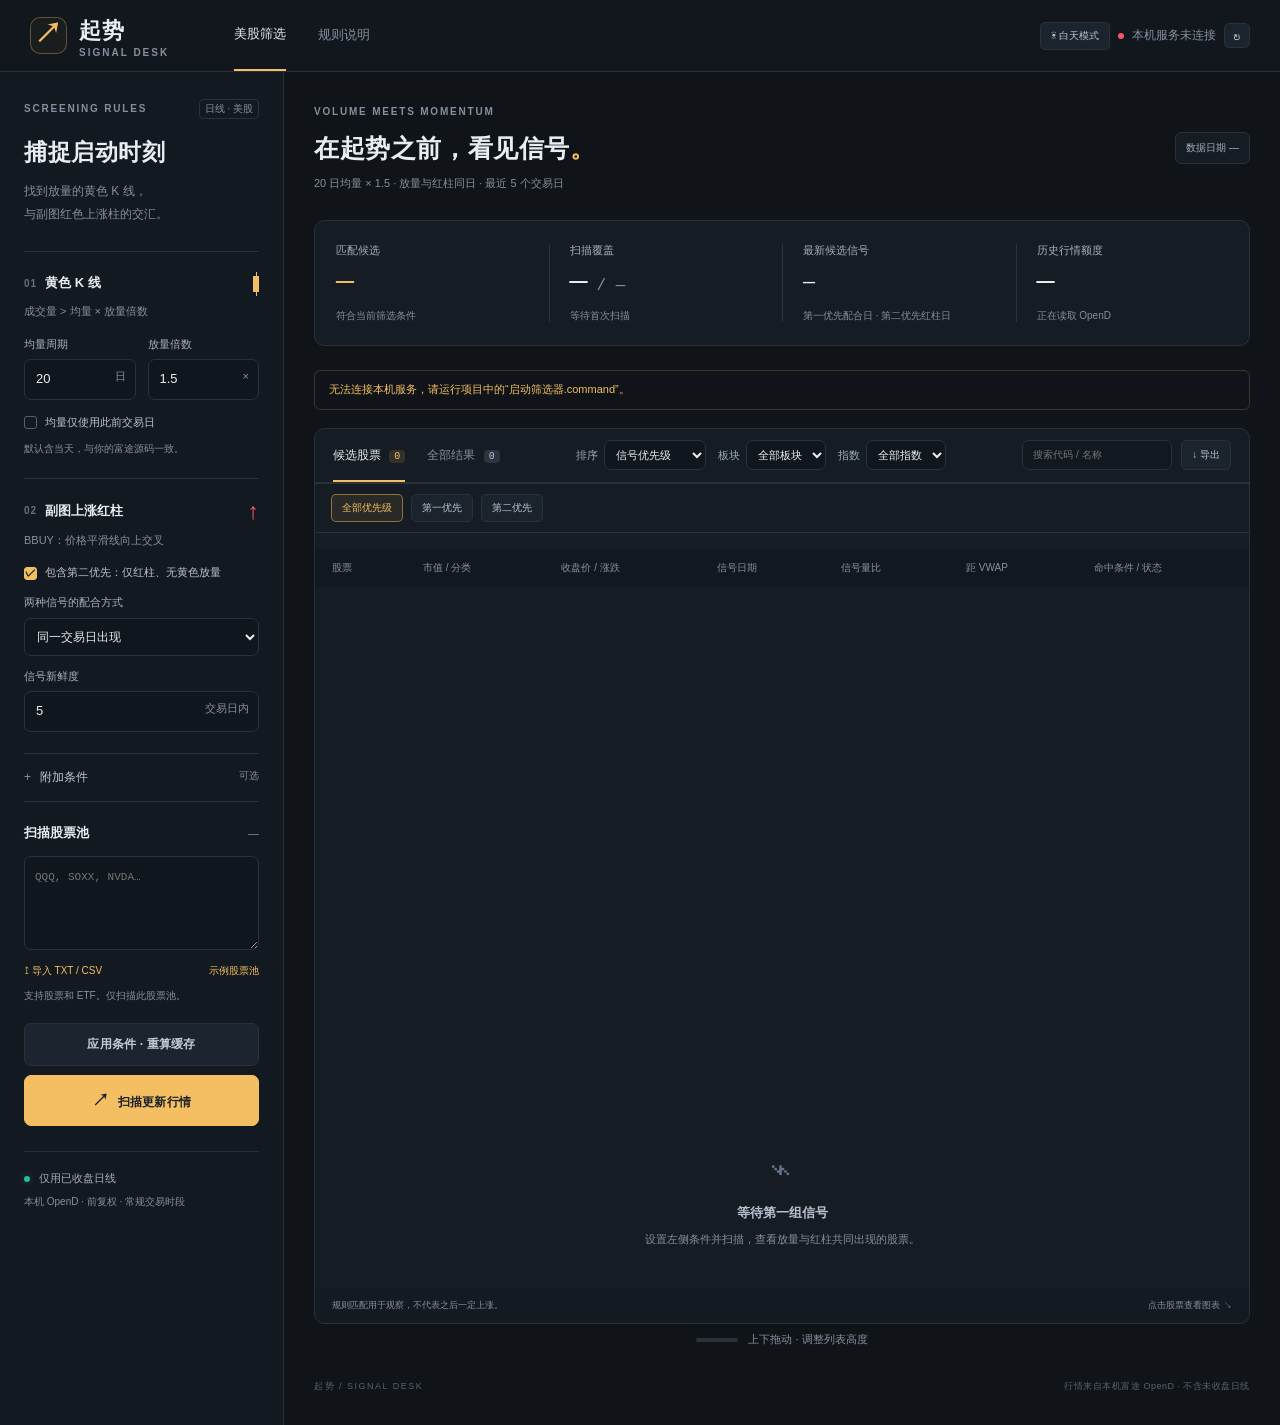
==== commit 6ac4ba23: "Add draggable persistent results pane height" ====
--- a/static/index.html
+++ b/static/index.html
@@ -21,8 +21,8 @@
 <section class="metrics" aria-label="扫描概况"><div><span class="metric-label">匹配候选</span><strong id="matchCount">—</strong><small>符合当前筛选条件</small></div><div><span class="metric-label">扫描覆盖</span><strong id="coverage">—<em> / —</em></strong><small id="coverageNote">等待首次扫描</small></div><div><span class="metric-label">最新候选信号</span><strong id="latestSignal" class="metric-date">—</strong><small>第一优先配合日 · 第二优先红柱日</small></div><div><span class="metric-label">历史行情额度</span><strong id="quota">—</strong><small id="quotaNote">正在读取 OpenD</small></div></section>
 <div id="progressBox" class="progress-box" hidden><div><span id="progressText">扫描中…</span><span id="progressPercent">0%</span></div><progress id="progressBar" value="0" max="100"></progress><p>行情按顺序获取，可继续查看已经完成的股票。</p></div>
 <div id="statusNotice" class="notice" hidden></div>
-<section class="results-panel"><div class="panel-heading"><div class="tabs"><button id="candidatesTab" class="tab active">候选股票 <span id="candidateBadge">0</span></button><button id="allTab" class="tab">全部结果 <span id="allBadge">0</span></button></div><div class="classification-controls"><label>排序<select id="sortBy"><option value="signal">信号优先级</option><option value="cap_desc">市值从大到小</option><option value="cap_asc">市值从小到大</option></select></label><label>板块<select id="sectorFilter"><option value="">全部板块</option></select></label><label>指数<select id="indexFilter"><option value="">全部指数</option></select></label></div><div class="result-actions"><input id="search" type="search" aria-label="搜索股票" placeholder="搜索代码 / 名称"><button id="exportBtn" class="small-button">↓ 导出</button></div></div><div class="priority-filters" role="group" aria-label="优先级筛选"><button type="button" data-priority="0" aria-pressed="true" class="small-button active">全部优先级</button><button type="button" data-priority="1" aria-pressed="false" class="small-button">第一优先</button><button type="button" data-priority="2" aria-pressed="false" class="small-button">第二优先</button></div><p id="metadataNote" class="metadata-note"></p><div class="table-scroll"><table><thead><tr><th>股票</th><th>市值 / 分类</th><th>收盘价 / 涨跌</th><th>信号日期</th><th>信号量比</th><th>距 VWAP</th><th>命中条件 / 状态</th></tr></thead><tbody id="resultRows"></tbody></table></div><div id="emptyState" class="empty-state"><span class="empty-icon">⌁</span><h3>等待第一组信号</h3><p>设置左侧条件并扫描，查看放量与红柱共同出现的股票。</p></div><div class="table-footer"><span id="resultFootnote">规则匹配用于观察，不代表之后一定上涨。</span><span>点击股票查看图表 ↘</span></div></section>
-<section id="detailPanel" class="detail-panel" hidden><div class="detail-heading"><div class="stock-heading"><span id="stockSymbol">QQQ</span><span id="stockName" class="subtle"></span><span id="stockPrice"></span><span id="stockChange"></span></div><div class="chart-tools"><label class="check compact"><input id="showKdj" type="checkbox">KDJ</label><button id="zoomOut" class="icon-button" title="缩小">−</button><button id="zoomIn" class="icon-button" title="放大">+</button><button id="chartReset" class="small-button">最新 100 日</button></div></div><div class="chart-meta"><span class="legend-item"><i class="legend-yellow"></i>放量 K 线</span><span class="legend-item"><i class="legend-red"></i>BBUY 红柱 ↑</span><span class="legend-item"><i class="legend-blue"></i>VWAP 通道</span><span id="chartDataInfo" class="muted"></span></div><div id="chartNotice" class="chart-notice" hidden></div><div class="chart-container"><canvas id="chart" aria-label="日线价格、成交量、自定义指标、MACD 和 KDJ 图表"></canvas><div id="chartTooltip" class="chart-tooltip" hidden></div></div><div class="chart-help"><span>拖动查看历史 · 按住 Ctrl 滚轮缩放</span><span>涨为红，跌为绿；黄色表示放量</span></div><div class="signal-history"><div class="heading-row"><h3>历史候选信号</h3><span class="micro">第一优先放量配合 · 第二优先仅红柱</span></div><div id="signalHistory" class="history-list"></div></div></section>
+<section class="results-panel"><div class="panel-heading"><div class="tabs"><button id="candidatesTab" class="tab active">候选股票 <span id="candidateBadge">0</span></button><button id="allTab" class="tab">全部结果 <span id="allBadge">0</span></button></div><div class="classification-controls"><label>排序<select id="sortBy"><option value="signal">信号优先级</option><option value="cap_desc">市值从大到小</option><option value="cap_asc">市值从小到大</option></select></label><label>板块<select id="sectorFilter"><option value="">全部板块</option></select></label><label>指数<select id="indexFilter"><option value="">全部指数</option></select></label></div><div class="result-actions"><input id="search" type="search" aria-label="搜索股票" placeholder="搜索代码 / 名称"><button id="exportBtn" class="small-button">↓ 导出</button></div></div><div class="priority-filters" role="group" aria-label="优先级筛选"><button type="button" data-priority="0" aria-pressed="true" class="small-button active">全部优先级</button><button type="button" data-priority="1" aria-pressed="false" class="small-button">第一优先</button><button type="button" data-priority="2" aria-pressed="false" class="small-button">第二优先</button></div><p id="metadataNote" class="metadata-note"></p><div id="resultsViewport" class="table-scroll"><table><thead><tr><th>股票</th><th>市值 / 分类</th><th>收盘价 / 涨跌</th><th>信号日期</th><th>信号量比</th><th>距 VWAP</th><th>命中条件 / 状态</th></tr></thead><tbody id="resultRows"></tbody></table></div><div id="emptyState" class="empty-state"><span class="empty-icon">⌁</span><h3>等待第一组信号</h3><p>设置左侧条件并扫描，查看放量与红柱共同出现的股票。</p></div><div class="table-footer"><span id="resultFootnote">规则匹配用于观察，不代表之后一定上涨。</span><span>点击股票查看图表 ↘</span></div></section>
+<div id="resultsResize" class="results-resize" role="separator" aria-label="拖动调整股票列表高度" aria-orientation="horizontal" aria-valuemin="200" aria-valuemax="1600" aria-valuenow="560" tabindex="0" title="上下拖动调整列表高度；双击恢复默认"><span class="resize-grip"></span><span>上下拖动 · 调整列表高度</span></div><section id="detailPanel" class="detail-panel" hidden><div class="detail-heading"><div class="stock-heading"><span id="stockSymbol">QQQ</span><span id="stockName" class="subtle"></span><span id="stockPrice"></span><span id="stockChange"></span></div><div class="chart-tools"><label class="check compact"><input id="showKdj" type="checkbox">KDJ</label><button id="zoomOut" class="icon-button" title="缩小">−</button><button id="zoomIn" class="icon-button" title="放大">+</button><button id="chartReset" class="small-button">最新 100 日</button></div></div><div class="chart-meta"><span class="legend-item"><i class="legend-yellow"></i>放量 K 线</span><span class="legend-item"><i class="legend-red"></i>BBUY 红柱 ↑</span><span class="legend-item"><i class="legend-blue"></i>VWAP 通道</span><span id="chartDataInfo" class="muted"></span></div><div id="chartNotice" class="chart-notice" hidden></div><div class="chart-container"><canvas id="chart" aria-label="日线价格、成交量、自定义指标、MACD 和 KDJ 图表"></canvas><div id="chartTooltip" class="chart-tooltip" hidden></div></div><div class="chart-help"><span>拖动查看历史 · 按住 Ctrl 滚轮缩放</span><span>涨为红，跌为绿；黄色表示放量</span></div><div class="signal-history"><div class="heading-row"><h3>历史候选信号</h3><span class="micro">第一优先放量配合 · 第二优先仅红柱</span></div><div id="signalHistory" class="history-list"></div></div></section>
 <footer class="main-footer"><span>起势 / SIGNAL DESK</span><span>行情来自本机富途 OpenD · 不含未收盘日线</span></footer>
 </main>
 </div>
--- a/static/style.css
+++ b/static/style.css
@@ -15,3 +15,5 @@
 [data-theme="light"] .priority-filters button.active{background:#e9edff;color:#5264ce;border-color:#adb9f5}[data-theme="light"] .signal-pill{background:#fff3d8;color:#9d6c09;border-color:#ecd29d}[data-theme="light"] .signal-pill.red{background:#fff0f2;color:#cf3851;border-color:#f4c8d0}
 @media(max-width:600px){.topbar{gap:12px}.connection{flex-wrap:wrap;justify-content:flex-end;font-size:10px}#themeToggle{font-size:11px;padding:5px 7px}}
 [data-theme="light"] .result-actions input{background:#f0f3f8;color:#263246}[data-theme="light"] .table-footer{background:#f8fafc;color:#617084}[data-theme="light"] .chart-notice,[data-theme="light"] .notice{background:#fff8e8;color:#866413;border-color:#eadcaf}[data-theme="light"] .check input{border-color:#a8b3c2}[data-theme="light"] .chart-tooltip div:first-child{color:#5266cf!important}
+
+.table-scroll{height:var(--results-height,560px);max-height:none}.results-resize{height:27px;display:flex;align-items:center;justify-content:center;gap:10px;cursor:ns-resize;touch-action:none;user-select:none;color:var(--muted);font-size:11px;border-radius:6px;margin:3px 0 10px}.resize-grip{width:42px;height:4px;border-radius:4px;background:var(--edge)}.results-resize:hover,.results-resize:focus-visible{background:#6577de15;color:var(--gold)}body.resizing-results{cursor:ns-resize;user-select:none}body.resizing-results .results-resize{background:#6577de22}
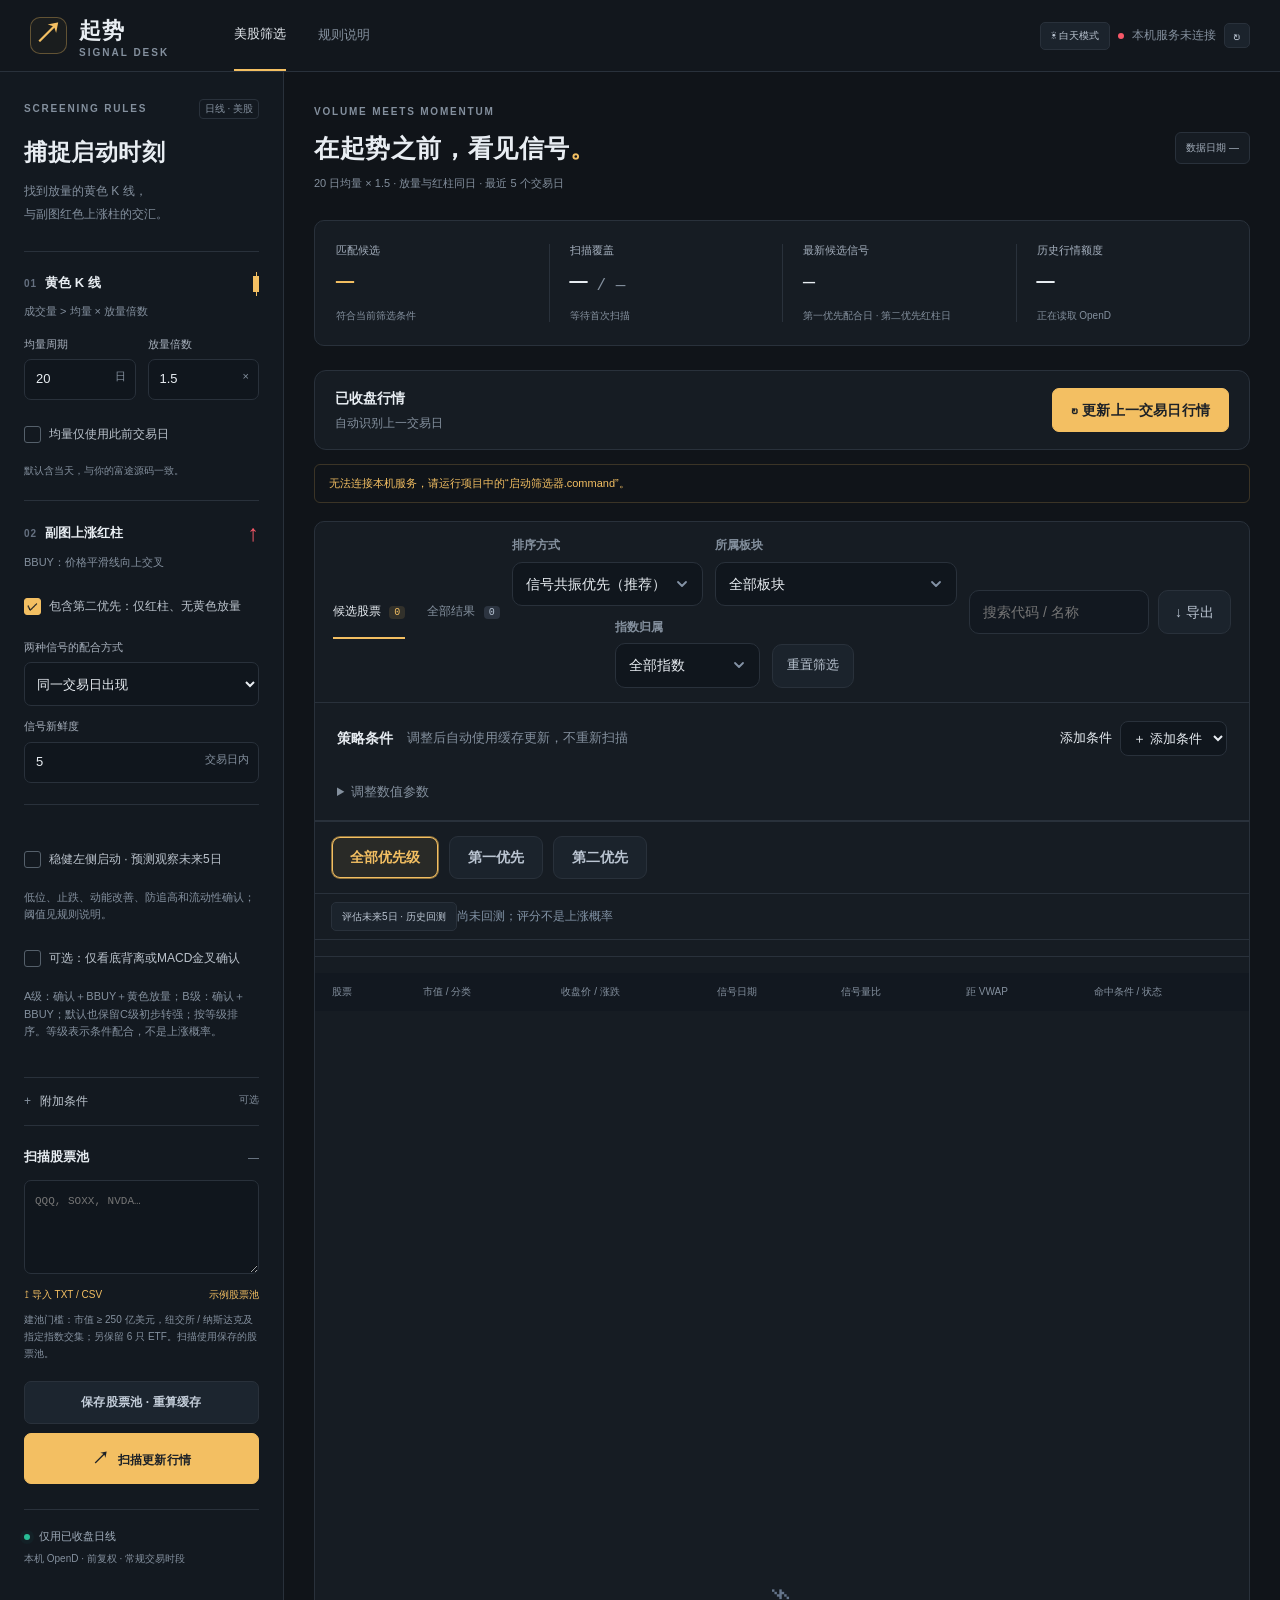
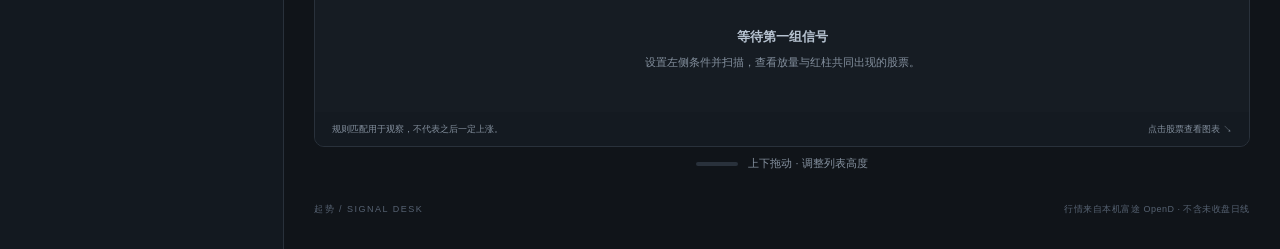
==== commit 42058421: "Update screener signals, backtests, and live filters" ====
--- a/static/index.html
+++ b/static/index.html
@@ -1,6 +1,6 @@
 <!doctype html>
 <html lang="zh-CN">
-<head><meta charset="utf-8"><meta name="viewport" content="width=device-width,initial-scale=1"><meta name="theme-color" content="#101419"><title>起势 · 美股信号筛选</title><link rel="icon" href="data:image/svg+xml,%3Csvg xmlns='http://www.w3.org/2000/svg' viewBox='0 0 40 40'%3E%3Crect width='40' height='40' rx='10' fill='%23101419'/%3E%3Cpath d='M8 28 17 19 23 23 32 10' stroke='%23f3bf62' stroke-width='4' fill='none'/%3E%3C/svg%3E"><link rel="stylesheet" href="/static/style.css"><script src="/static/theme.js"></script><script src="/static/chart.js" defer></script><script src="/static/app.js" defer></script></head>
+<head><meta charset="utf-8"><meta name="viewport" content="width=device-width,initial-scale=1"><meta name="theme-color" content="#101419"><title>起势 · 美股信号筛选</title><link rel="icon" href="data:image/svg+xml,%3Csvg xmlns='http://www.w3.org/2000/svg' viewBox='0 0 40 40'%3E%3Crect width='40' height='40' rx='10' fill='%23101419'/%3E%3Cpath d='M8 28 17 19 23 23 32 10' stroke='%23f3bf62' stroke-width='4' fill='none'/%3E%3C/svg%3E"><link rel="stylesheet" href="/static/style.css"><script src="/static/theme.js"></script><script src="/static/chart.js" defer></script><script src="/static/live-rules.js" defer></script><script src="/static/app.js" defer></script></head>
 <body>
 <header class="topbar"><a class="brand" href="/"><span class="brand-icon">↗</span><span>起势 <small>SIGNAL DESK</small></span></a><nav><span class="nav-active">美股筛选</span><button id="helpBtn" class="nav-button">规则说明</button></nav><div class="connection"><button id="themeToggle" class="small-button" type="button" aria-pressed="false">☀ 白天模式</button><span id="connectionDot" class="dot"></span><span id="connectionText">检查 OpenD…</span><button id="connectBtn" class="icon-button" title="重新检查 OpenD">↻</button></div></header>
 <div class="shell">
@@ -10,9 +10,9 @@
 <form id="ruleForm">
 <section class="rule-section"><h2><span class="number">01</span> 黄色 K 线 <span class="yellow-mark"></span></h2><p class="field-note">成交量 &gt; 均量 × 放量倍数</p><div class="input-pair"><label>均量周期 <div class="input-unit"><input id="volume_n" type="number" min="2" max="120" value="20" required><span>日</span></div></label><label>放量倍数 <div class="input-unit"><input id="volume_mult" type="number" min="1.01" max="50" step="0.01" value="1.5" required><span>×</span></div></label></div><label class="check"><input id="previous_volume" type="checkbox"><span>均量仅使用此前交易日</span></label><p class="micro">默认含当天，与你的富途源码一致。</p></section>
 <section class="rule-section"><h2><span class="number">02</span> 副图上涨红柱 <span class="red-mark">↑</span></h2><p class="field-note">BBUY：价格平滑线向上交叉</p><label class="check"><input id="include_secondary" type="checkbox" checked>包含第二优先：仅红柱、无黄色放量</label><label class="block-label">两种信号的配合方式<select id="pair_gap"><option value="0">同一交易日出现</option><option value="1">前后 1 个交易日</option><option value="2">前后 2 个交易日</option><option value="3">前后 3 个交易日</option><option value="5">前后 5 个交易日</option></select></label><label class="block-label">信号新鲜度<div class="input-unit"><input id="lookback" type="number" min="1" max="60" value="5" required><span>交易日内</span></div></label></section>
-<details class="extra-rules"><summary>附加条件 <span>可选</span></summary><label class="check"><input id="bullish_only" type="checkbox"><span>黄色 K 线同时为阳线</span></label><label class="check"><input id="require_vwap" type="checkbox"><span>放量上穿 VWAP 中线</span></label><label class="check"><input id="require_rising" type="checkbox"><span>绿色阶梯柱上升</span></label><label class="check"><input id="require_macd" type="checkbox"><span>MACD 柱为正</span></label><label class="check"><input id="require_bottom" type="checkbox"><span>近 5 日出现底背离</span></label><div class="input-pair"><label>VWAP 周期<input id="vwap_n" type="number" min="2" max="120" value="30" required></label><label>通道倍数<input id="sigma" type="number" min="0.1" max="5" step="0.1" value="1.5" required></label></div></details>
-<section class="pool-section"><div class="heading-row"><h2>扫描股票池</h2><span id="poolCount" class="muted">—</span></div><textarea id="symbols" aria-label="美股股票代码" spellcheck="false" placeholder="QQQ, SOXX, NVDA…"></textarea><div class="pool-actions"><button type="button" id="importBtn" class="text-button">↥ 导入 TXT / CSV</button><button type="button" id="defaultBtn" class="text-button">示例股票池</button></div><input id="importFile" type="file" accept=".txt,.csv" hidden><p class="micro">支持股票和 ETF。仅扫描此股票池。</p></section>
-<button id="applyBtn" class="button secondary" type="submit">应用条件 · 重算缓存</button><button id="scanBtn" class="button primary" type="button"><span>↗</span> 扫描更新行情</button><button id="cancelBtn" class="button danger" type="button" hidden>取消剩余扫描</button>
+<section class="rule-section"><label class="check"><input id="early_mode" type="checkbox"><span>稳健左侧启动 · 预测观察未来5日</span></label><p class="field-note">低位、止跌、动能改善、防追高和流动性确认；阈值见规则说明。</p><label class="check"><input id="require_confirmation" type="checkbox"><span>可选：仅看底背离或MACD金叉确认</span></label><p class="field-note">A级：确认＋BBUY＋黄色放量；B级：确认＋BBUY；默认也保留C级初步转强；按等级排序。等级表示条件配合，不是上涨概率。</p></section><details class="extra-rules"><summary>附加条件 <span>可选</span></summary><label class="check"><input id="bullish_only" type="checkbox"><span>黄色 K 线同时为阳线</span></label><label class="check"><input id="require_vwap" type="checkbox"><span>放量上穿 VWAP 中线</span></label><label class="check"><input id="require_rising" type="checkbox"><span>绿色阶梯柱上升</span></label><label class="check"><input id="require_macd" type="checkbox"><span>MACD 柱为正</span></label><label class="check"><input id="require_bottom" type="checkbox"><span>近 5 日出现底背离</span></label><div class="input-pair"><label>VWAP 周期<input id="vwap_n" type="number" min="2" max="120" value="30" required></label><label>通道倍数<input id="sigma" type="number" min="0.1" max="5" step="0.1" value="1.5" required></label></div></details>
+<section class="pool-section"><div class="heading-row"><h2>扫描股票池</h2><span id="poolCount" class="muted">—</span></div><textarea id="symbols" aria-label="美股股票代码" spellcheck="false" placeholder="QQQ, SOXX, NVDA…"></textarea><div class="pool-actions"><button type="button" id="importBtn" class="text-button">↥ 导入 TXT / CSV</button><button type="button" id="defaultBtn" class="text-button">示例股票池</button></div><input id="importFile" type="file" accept=".txt,.csv" hidden><p class="micro">建池门槛：市值 ≥ 250 亿美元，纽交所 / 纳斯达克及指定指数交集；另保留 6 只 ETF。扫描使用保存的股票池。</p></section>
+<button id="applyBtn" class="button secondary" type="submit">保存股票池 · 重算缓存</button><button id="scanBtn" class="button primary" type="button"><span>↗</span> 扫描更新行情</button><button id="cancelBtn" class="button danger" type="button" hidden>取消剩余扫描</button>
 </form>
 <div class="sidebar-footer"><span class="dot green"></span> 仅用已收盘日线 <p>本机 OpenD · 前复权 · 常规交易时段</p></div>
 </aside>
@@ -20,12 +20,12 @@
 <div class="page-heading"><div><div class="eyebrow">VOLUME MEETS MOMENTUM</div><h2>在起势之前，看见信号<span class="accent">。</span></h2><p id="ruleDescription" class="subtle">20 日均量 × 1.5 · 放量与红柱同日 · 最近 5 个交易日</p></div><span id="dataDate" class="date-chip">数据日期 —</span></div>
 <section class="metrics" aria-label="扫描概况"><div><span class="metric-label">匹配候选</span><strong id="matchCount">—</strong><small>符合当前筛选条件</small></div><div><span class="metric-label">扫描覆盖</span><strong id="coverage">—<em> / —</em></strong><small id="coverageNote">等待首次扫描</small></div><div><span class="metric-label">最新候选信号</span><strong id="latestSignal" class="metric-date">—</strong><small>第一优先配合日 · 第二优先红柱日</small></div><div><span class="metric-label">历史行情额度</span><strong id="quota">—</strong><small id="quotaNote">正在读取 OpenD</small></div></section>
 <div id="progressBox" class="progress-box" hidden><div><span id="progressText">扫描中…</span><span id="progressPercent">0%</span></div><progress id="progressBar" value="0" max="100"></progress><p>行情按顺序获取，可继续查看已经完成的股票。</p></div>
-<div id="statusNotice" class="notice" hidden></div>
-<section class="results-panel"><div class="panel-heading"><div class="tabs"><button id="candidatesTab" class="tab active">候选股票 <span id="candidateBadge">0</span></button><button id="allTab" class="tab">全部结果 <span id="allBadge">0</span></button></div><div class="classification-controls"><label>排序<select id="sortBy"><option value="signal">信号优先级</option><option value="cap_desc">市值从大到小</option><option value="cap_asc">市值从小到大</option></select></label><label>板块<select id="sectorFilter"><option value="">全部板块</option></select></label><label>指数<select id="indexFilter"><option value="">全部指数</option></select></label></div><div class="result-actions"><input id="search" type="search" aria-label="搜索股票" placeholder="搜索代码 / 名称"><button id="exportBtn" class="small-button">↓ 导出</button></div></div><div class="priority-filters" role="group" aria-label="优先级筛选"><button type="button" data-priority="0" aria-pressed="true" class="small-button active">全部优先级</button><button type="button" data-priority="1" aria-pressed="false" class="small-button">第一优先</button><button type="button" data-priority="2" aria-pressed="false" class="small-button">第二优先</button></div><p id="metadataNote" class="metadata-note"></p><div id="resultsViewport" class="table-scroll"><table><thead><tr><th>股票</th><th>市值 / 分类</th><th>收盘价 / 涨跌</th><th>信号日期</th><th>信号量比</th><th>距 VWAP</th><th>命中条件 / 状态</th></tr></thead><tbody id="resultRows"></tbody></table></div><div id="emptyState" class="empty-state"><span class="empty-icon">⌁</span><h3>等待第一组信号</h3><p>设置左侧条件并扫描，查看放量与红柱共同出现的股票。</p></div><div class="table-footer"><span id="resultFootnote">规则匹配用于观察，不代表之后一定上涨。</span><span>点击股票查看图表 ↘</span></div></section>
-<div id="resultsResize" class="results-resize" role="separator" aria-label="拖动调整股票列表高度" aria-orientation="horizontal" aria-valuemin="200" aria-valuemax="1600" aria-valuenow="560" tabindex="0" title="上下拖动调整列表高度；双击恢复默认"><span class="resize-grip"></span><span>上下拖动 · 调整列表高度</span></div><section id="detailPanel" class="detail-panel" hidden><div class="detail-heading"><div class="stock-heading"><span id="stockSymbol">QQQ</span><span id="stockName" class="subtle"></span><span id="stockPrice"></span><span id="stockChange"></span></div><div class="chart-tools"><label class="check compact"><input id="showKdj" type="checkbox">KDJ</label><button id="zoomOut" class="icon-button" title="缩小">−</button><button id="zoomIn" class="icon-button" title="放大">+</button><button id="chartReset" class="small-button">最新 100 日</button></div></div><div class="chart-meta"><span class="legend-item"><i class="legend-yellow"></i>放量 K 线</span><span class="legend-item"><i class="legend-red"></i>BBUY 红柱 ↑</span><span class="legend-item"><i class="legend-blue"></i>VWAP 通道</span><span id="chartDataInfo" class="muted"></span></div><div id="chartNotice" class="chart-notice" hidden></div><div class="chart-container"><canvas id="chart" aria-label="日线价格、成交量、自定义指标、MACD 和 KDJ 图表"></canvas><div id="chartTooltip" class="chart-tooltip" hidden></div></div><div class="chart-help"><span>拖动查看历史 · 按住 Ctrl 滚轮缩放</span><span>涨为红，跌为绿；黄色表示放量</span></div><div class="signal-history"><div class="heading-row"><h3>历史候选信号</h3><span class="micro">第一优先放量配合 · 第二优先仅红柱</span></div><div id="signalHistory" class="history-list"></div></div></section>
+<div class="quote-refresh-bar"><div><strong>已收盘行情</strong><span id="refreshTarget" class="subtle">自动识别上一交易日</span></div><button id="refreshQuotesBtn" type="button" class="button primary">↻ 更新上一交易日行情</button></div><div id="statusNotice" class="notice" hidden></div>
+<section class="results-panel"><div class="panel-heading"><div class="tabs"><button id="candidatesTab" class="tab active">候选股票 <span id="candidateBadge">0</span></button><button id="allTab" class="tab">全部结果 <span id="allBadge">0</span></button></div><div class="classification-controls"><label><span>排序方式</span><select id="sortBy" aria-label="排序方式"><option value="confirmation">信号共振优先（推荐）</option><option value="early">低位条件满足度</option><option value="signal">信号优先级</option><option value="cap_desc">市值从大到小</option><option value="cap_asc">市值从小到大</option></select></label><label><span>所属板块</span><select id="sectorFilter" aria-label="所属板块"><option value="">全部板块</option></select></label><label><span>指数归属</span><select id="indexFilter" aria-label="指数归属"><option value="">全部指数</option></select></label><button id="clearFilters" type="button" class="small-button filter-reset" title="清除板块、指数、优先级和搜索；保留左侧策略参数">重置筛选</button></div><div class="result-actions"><input id="search" type="search" aria-label="搜索股票" placeholder="搜索代码 / 名称"><button id="exportBtn" class="small-button">↓ 导出</button></div></div><section class="live-rule-filters" aria-label="策略条件筛选"><div class="live-rule-heading"><strong>策略条件</strong><span id="liveRuleStatus" role="status">调整后自动使用缓存更新，不重新扫描</span><label class="add-rule-label">添加条件<select id="addRule" aria-label="添加策略条件"><option value="">＋ 添加条件</option></select></label></div><div id="ruleChips" class="rule-chips"></div><details class="live-rule-values"><summary>调整数值参数</summary><div id="ruleValues" class="rule-values"></div></details></section><div class="priority-filters" role="group" aria-label="优先级筛选"><button type="button" data-priority="0" aria-pressed="true" class="small-button active">全部优先级</button><button type="button" data-priority="1" aria-pressed="false" class="small-button">第一优先</button><button type="button" data-priority="2" aria-pressed="false" class="small-button">第二优先</button></div><div class="metadata-note"><button id="backtestBtn" class="small-button" type="button">评估未来5日 · 历史回测</button><span id="backtestSummary">尚未回测；评分不是上涨概率</span></div><p id="backtestMethod" class="metadata-note"></p><p id="metadataNote" class="metadata-note"></p><div id="resultsViewport" class="table-scroll"><table><thead><tr><th>股票</th><th>市值 / 分类</th><th>收盘价 / 涨跌</th><th>信号日期</th><th>信号量比</th><th>距 VWAP</th><th>命中条件 / 状态</th></tr></thead><tbody id="resultRows"></tbody></table></div><div id="emptyState" class="empty-state"><span class="empty-icon">⌁</span><h3>等待第一组信号</h3><p>设置左侧条件并扫描，查看放量与红柱共同出现的股票。</p></div><div class="table-footer"><span id="resultFootnote">规则匹配用于观察，不代表之后一定上涨。</span><span>点击股票查看图表 ↘</span></div></section>
+<div id="resultsResize" class="results-resize" role="separator" aria-label="拖动调整股票列表高度" aria-orientation="horizontal" aria-valuemin="200" aria-valuemax="1600" aria-valuenow="560" tabindex="0" title="上下拖动调整列表高度；双击恢复默认"><span class="resize-grip"></span><span>上下拖动 · 调整列表高度</span></div><section id="detailPanel" class="detail-panel" hidden><div class="detail-heading"><div class="stock-heading"><span id="stockSymbol">QQQ</span><span id="stockName" class="subtle"></span><span id="stockPrice"></span><span id="stockChange"></span></div><div class="chart-tools"><label class="check compact"><input id="showCapital" type="checkbox" checked>主力资金</label><label class="check compact"><input id="showVolatility" type="checkbox" checked>波动率</label><label class="check compact"><input id="showKdj" type="checkbox">KDJ</label><button id="zoomOut" class="icon-button" title="缩小">−</button><button id="zoomIn" class="icon-button" title="放大">+</button><button id="chartReset" class="small-button">最新 100 日</button></div></div><div class="chart-meta"><span class="legend-item"><i class="legend-yellow"></i>放量 K 线</span><span class="legend-item"><i class="legend-red"></i>BBUY 红柱 ↑</span><span class="legend-item"><i class="legend-blue"></i>VWAP 通道</span><span id="chartDataInfo" class="muted"></span></div><div id="chartNotice" class="chart-notice" hidden></div><div class="chart-container"><canvas id="chart" aria-label="日线价格、成交量、自定义指标、MACD、主力资金价格指标、年化波动率和 KDJ 图表"></canvas><div id="chartTooltip" class="chart-tooltip" hidden></div></div><div class="chart-help"><span>拖动查看历史 · 按住 Ctrl 滚轮缩放</span><span>涨为红，跌为绿；黄色表示放量</span></div><div class="signal-history"><div class="heading-row"><h3>历史候选信号</h3><span class="micro">第一优先放量配合 · 第二优先仅红柱</span></div><div id="signalHistory" class="history-list"></div></div></section>
 <footer class="main-footer"><span>起势 / SIGNAL DESK</span><span>行情来自本机富途 OpenD · 不含未收盘日线</span></footer>
 </main>
 </div>
-<dialog id="helpDialog"><div class="dialog-heading"><h2>你的指标，如何筛选</h2><button id="closeHelp" class="icon-button">×</button></div><p><b class="accent">黄色 K 线</b>：成交量严格大于均量 × 倍数。默认与源码一致，均量包含当天；可改为此前交易日。</p><p><b class="up">副图红柱</b>：BBUY = CROSS(EMA((C+L+H)/3, 6), EMA(EMA((C+L+H)/3, 6), 5))。红柱是交叉事件，不是 MACD 的红色正柱。</p><p><b>优先级</b>：第一优先为黄色放量与 BBUY 配合；第二优先为出现 BBUY、配合窗口内没有黄色放量。两类都受新鲜度限制。开启“放量上穿 VWAP”时，仅保留第一优先。</p><p><b>同日配合</b>：当天同时放量且出现 BBUY。<b>附近配合</b>：两者相距不超过设置的交易日数，信号日期为两者都已发生的那一天。</p><p>最新日线使用纽约交易日历判断，考虑夏令时、节假日与提前收盘。通道为滚动 VWAP ± 成交量加权标准差。</p><p>底部粉色柱是价格衍生指标，没有使用实际资金流数据。长周期趋势不足 330 根时会注明历史不足；核心放量红柱筛选仍可使用。</p><p class="micro">指标递推初值与历史长度可能影响与富途数值的逐项一致性。导出的参数和日期可用于核对。</p><a href="/api/export?matched=0" class="text-button">下载全部结果与规则参数 →</a></dialog>
+<dialog id="helpDialog"><div class="dialog-heading"><h2>你的指标，如何筛选</h2><button id="closeHelp" class="icon-button">×</button></div><p><b class="accent">黄色 K 线</b>：成交量严格大于均量 × 倍数。默认与源码一致，均量包含当天；可改为此前交易日。</p><p><b class="up">副图红柱</b>：BBUY = CROSS(EMA((C+L+H)/3, 6), EMA(EMA((C+L+H)/3, 6), 5))。红柱是交叉事件，不是 MACD 的红色正柱。</p><p><b>优先级</b>：第一优先为黄色放量与 BBUY 配合；第二优先为出现 BBUY、配合窗口内没有黄色放量。两类都受新鲜度限制。开启“放量上穿 VWAP”时，仅保留第一优先。</p><p><b>同日配合</b>：当天同时放量且出现 BBUY。<b>附近配合</b>：两者相距不超过设置的交易日数，信号日期为两者都已发生的那一天。</p><p>最新日线使用纽约交易日历判断，考虑夏令时、节假日与提前收盘。通道为滚动 VWAP ± 成交量加权标准差。</p><p><b>稳健左侧启动</b>：收盘处于60日高低区间下方55%，距30日最低价≤12%；收盘站上5日EMA且EMA上升，收盘不低于上一日，MACD柱改善；距20日EMA不超过2倍14日ATR；20日平均成交额≥1000万美元。全部满足才能进入该模式候选，评分是条件满足比例，非概率。回测只使用当前观察池与缓存日线，不能消除幸存者偏差。</p><p><b>主力资金（价格推算）</b>：按新增源码计算120日价格偏离及其3日均值的差，正值红柱、负值绿柱，黄线与零轴。至少122根日线才有有效值。表格附带零轴穿越、近5日上穿日期与动能变化，供原有放量、BBUY和变盘预警交叉核对；不改变候选规则和左侧评分。该指标不是实际主力资金净流入。源码注释中的5日均线和图标未启用。</p><p><b>共振等级</b>：只对候选评级。A级为近5日底背离或MACD金叉，加BBUY与黄色放量配合；B级有动能确认及BBUY、缺少放量；C级仅初步BBUY配合，需关闭确认开关才能进入。默认按A级、B级、C级，再按原放量优先级和日期排序。新的确认组合尚未独立验证，不代表胜率；当前保留低位、防追高和止跌规则，主力资金与KDJ仅作辅助。</p><p><b>年化波动率副图</b>：按你提供的 10 日 EMA 与 60 日均值，以 0.4 / 0.6 加权，再按 252 个交易日年化。白线为 VOLINDEX（白天模式为深灰），黄线为 5 日均线。波动率仅作风险参考，已移除变盘预警筛选和文字信号，至少需 61 根日线计算首个值。</p><p>底部粉色柱是价格衍生指标，没有使用实际资金流数据。长周期趋势不足 330 根时会注明历史不足；核心放量红柱筛选仍可使用。</p><p class="micro">指标递推初值与历史长度可能影响与富途数值的逐项一致性。导出的参数和日期可用于核对。</p><a href="/api/export?matched=0" class="text-button">下载全部结果与规则参数 →</a></dialog>
 <div id="toast" role="status" class="toast" hidden></div>
 </body></html>
--- a/static/style.css
+++ b/static/style.css
@@ -17,3 +17,46 @@
 [data-theme="light"] .result-actions input{background:#f0f3f8;color:#263246}[data-theme="light"] .table-footer{background:#f8fafc;color:#617084}[data-theme="light"] .chart-notice,[data-theme="light"] .notice{background:#fff8e8;color:#866413;border-color:#eadcaf}[data-theme="light"] .check input{border-color:#a8b3c2}[data-theme="light"] .chart-tooltip div:first-child{color:#5266cf!important}
 
 .table-scroll{height:var(--results-height,560px);max-height:none}.results-resize{height:27px;display:flex;align-items:center;justify-content:center;gap:10px;cursor:ns-resize;touch-action:none;user-select:none;color:var(--muted);font-size:11px;border-radius:6px;margin:3px 0 10px}.resize-grip{width:42px;height:4px;border-radius:4px;background:var(--edge)}.results-resize:hover,.results-resize:focus-visible{background:#6577de15;color:var(--gold)}body.resizing-results{cursor:ns-resize;user-select:none}body.resizing-results .results-resize{background:#6577de22}
+
+/* Comfortable, consistent screening controls across both themes. */
+.classification-controls{gap:12px;align-items:end;flex:1;justify-content:center;padding:14px 0}
+.classification-controls label{display:flex;flex-direction:column;align-items:stretch;gap:6px;min-width:145px;font-size:12px;font-weight:600;color:var(--muted)}
+.classification-controls select{appearance:none;width:100%;max-width:260px;min-height:44px;padding:10px 36px 10px 13px;font-size:14px;font-weight:500;border-radius:10px;background-color:var(--input);background-image:url("data:image/svg+xml,%3Csvg xmlns='http://www.w3.org/2000/svg' width='16' height='16' viewBox='0 0 16 16'%3E%3Cpath d='m4 6 4 4 4-4' fill='none' stroke='%238493a6' stroke-width='1.8' stroke-linecap='round' stroke-linejoin='round'/%3E%3C/svg%3E");background-repeat:no-repeat;background-position:right 12px center;cursor:pointer;transition:border-color .15s,box-shadow .15s}
+.classification-controls label:nth-child(2){flex:1;max-width:260px;min-width:180px}
+.classification-controls select:hover{border-color:var(--blue)}
+.classification-controls select.filter-selected{border-color:var(--blue);box-shadow:0 0 0 1px var(--blue)}
+.classification-controls .filter-reset{min-height:44px;padding:10px 14px;border-radius:10px;font-size:13px}
+.priority-filters{gap:10px;padding:14px 16px;background:var(--panel)}
+.priority-filters button{min-height:42px;padding:9px 18px;border-radius:9px;font-size:14px;font-weight:600;transition:background .15s,border-color .15s}
+.priority-filters button.active{box-shadow:inset 0 0 0 1px currentColor}
+.result-actions input{min-height:44px;padding:10px 13px;font-size:14px;width:180px;border-radius:10px}
+.result-actions button{min-height:44px;padding:10px 16px;border-radius:10px;font-size:14px}
+.sidebar .check{min-height:40px;font-size:12px;line-height:1.6;padding:6px 0}
+.sidebar .check input{width:17px;height:17px;flex-shrink:0}
+.sidebar select{min-height:44px;font-size:13px}
+.chart-tools .check{min-height:36px;padding:6px 8px}
+@media(max-width:1250px){.classification-controls{order:3;flex-basis:100%;justify-content:flex-start;border-top:1px solid var(--edge)}.classification-controls label{flex:1;max-width:none}.classification-controls label:nth-child(2){max-width:none}.classification-controls select{max-width:none}}
+@media(max-width:600px){.classification-controls{display:grid;grid-template-columns:1fr 1fr;gap:12px;width:100%}.classification-controls label,.classification-controls label:nth-child(2){min-width:0}.classification-controls label:first-child{grid-column:1/-1}.classification-controls .filter-reset{grid-column:1/-1}.priority-filters button{flex:1;padding:9px 8px;white-space:nowrap}.result-actions input{width:100%;flex:1;min-width:0}}
+
+.quote-refresh-bar{display:flex;align-items:center;justify-content:space-between;gap:16px;background:var(--panel);border:1px solid var(--edge);border-radius:12px;padding:16px 20px;margin:0 0 14px}
+.quote-refresh-bar strong{display:block;font-size:14px}
+.quote-refresh-bar .subtle{display:block;font-size:12px;margin-top:4px}
+.quote-refresh-bar .button{width:auto;min-height:44px;margin:0;white-space:nowrap;padding:10px 18px;font-size:14px}
+@media(max-width:600px){.quote-refresh-bar{align-items:stretch;flex-direction:column;padding:14px}.quote-refresh-bar .button{width:100%}}
+
+.signal-pill.grade-A{color:#086959;background:#dff5ec;border-color:#8acdb5}.signal-pill.grade-B{color:#3c55a0;background:#e9eeff;border-color:#acb9ec}.signal-pill.grade-C{color:var(--muted);background:var(--input);border-color:var(--edge)}
+
+.live-rule-filters{padding:18px 22px;border-bottom:1px solid var(--edge);}
+.live-rule-heading{display:flex;align-items:center;gap:14px;flex-wrap:wrap;font-size:14px;}
+#liveRuleStatus{color:var(--muted);font-size:13px;flex:1;min-width:220px;}
+.add-rule-label{display:flex;align-items:center;gap:8px;font-size:13px;}
+.add-rule-label select{max-width:260px;padding:8px;border-radius:8px;}
+.rule-chips{display:flex;flex-wrap:wrap;gap:8px;margin-top:12px;}
+.rule-chip{border:1px solid var(--gold);border-radius:20px;padding:7px 12px;color:var(--gold);background:transparent;font:inherit;font-size:13px;cursor:pointer;}
+.rule-chip span{margin-left:8px;font-size:17px;}
+.rule-chip:hover{background:var(--panel);}
+.live-rule-values{margin-top:14px;font-size:13px;color:var(--muted);}
+.live-rule-values summary{cursor:pointer;}
+.rule-values{display:grid;grid-template-columns:repeat(auto-fit,minmax(135px,1fr));gap:12px;margin-top:14px;}
+.rule-values label{display:flex;flex-direction:column;gap:7px;}
+.rule-values input,.rule-values select{width:100%;padding:9px;border-radius:8px;}
